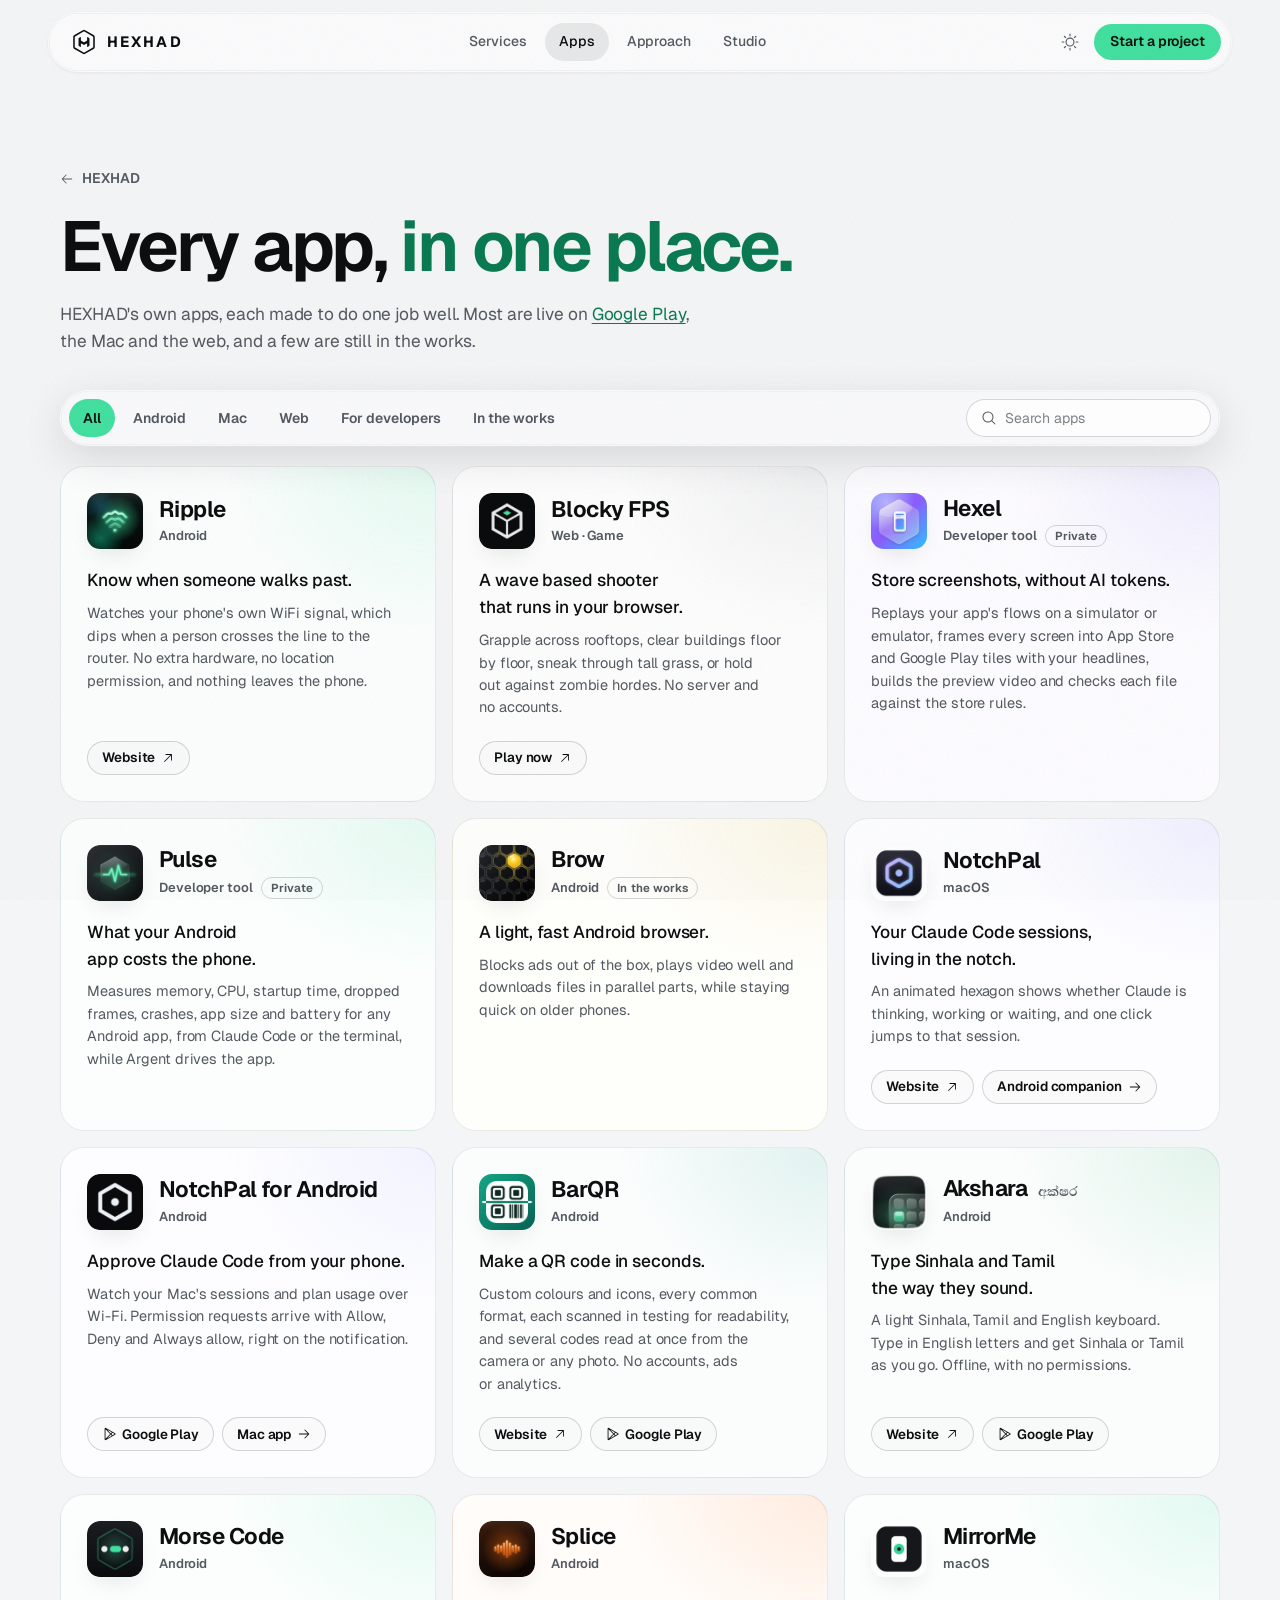
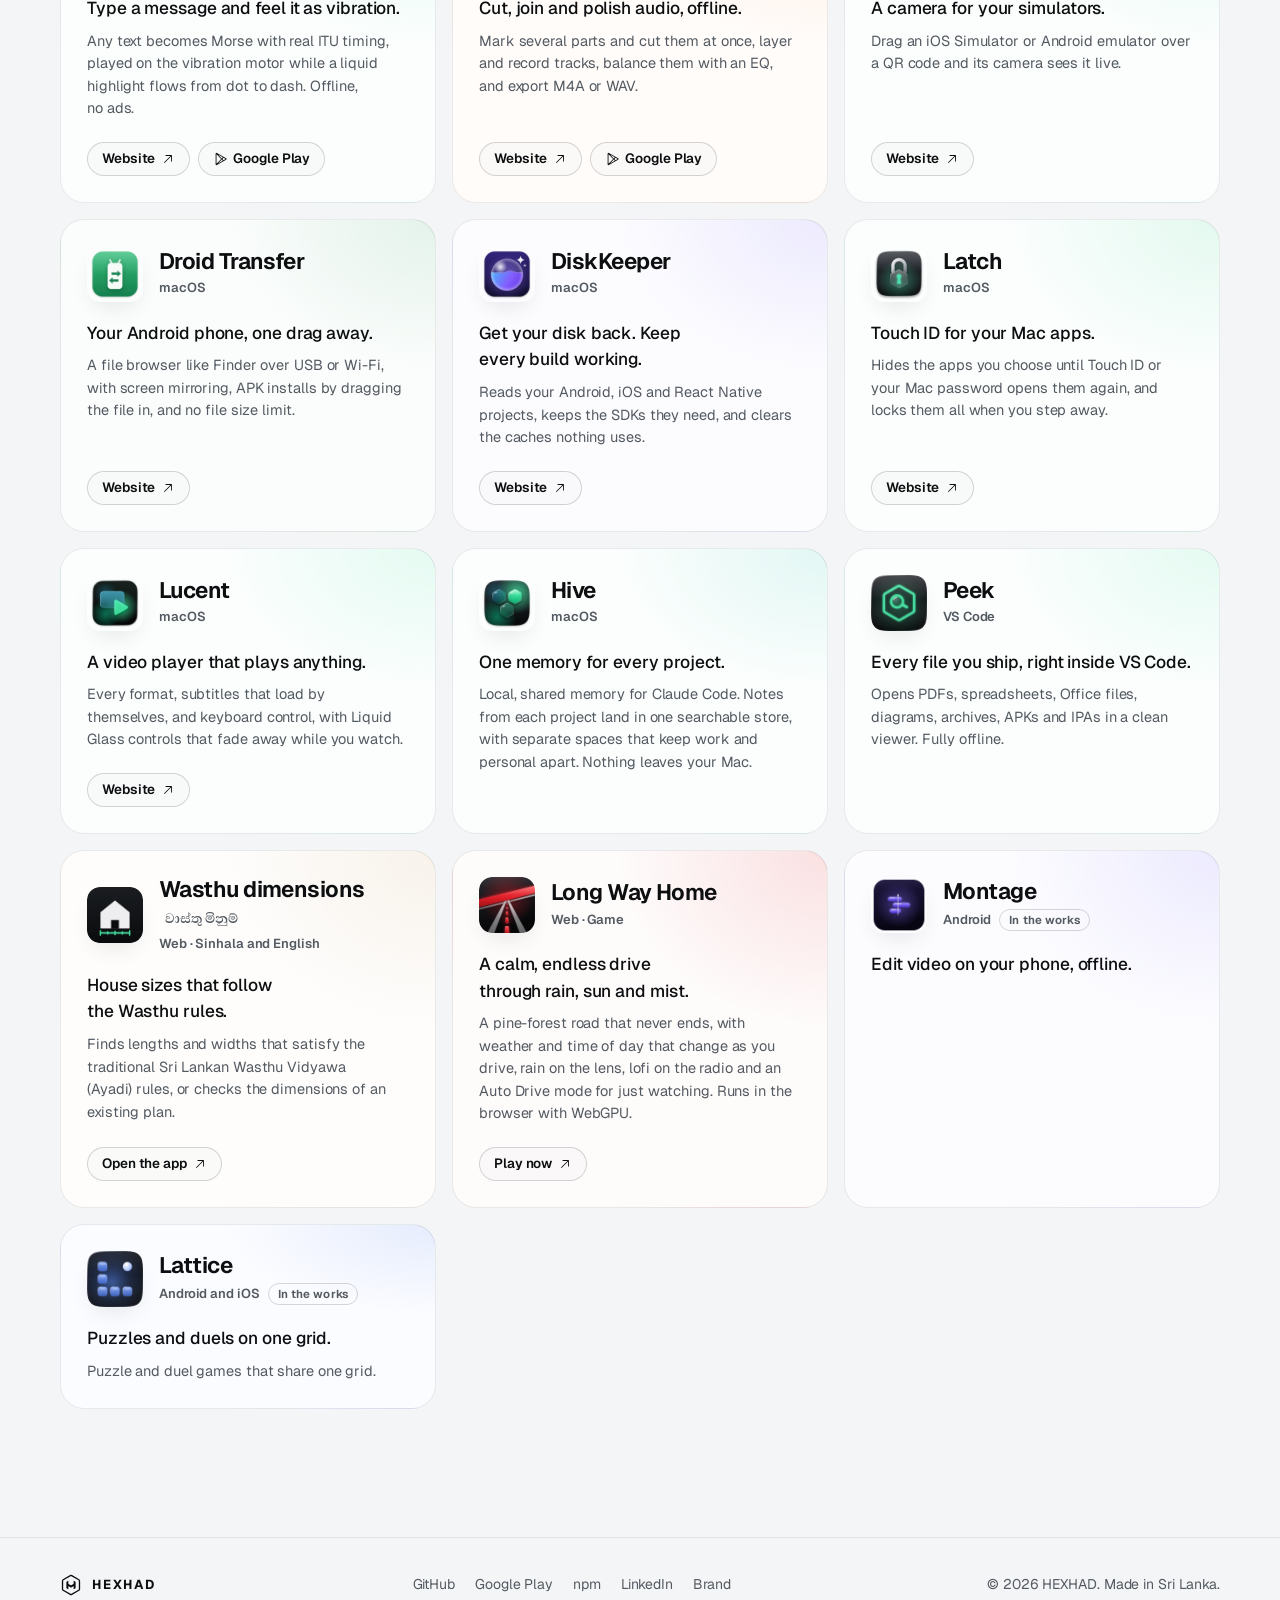
==== apps/index.html @ 2de0eadd "feat(apps): Long Way Home is live, add the Play now link Card drops the In the works badge and links" ====
<!DOCTYPE html>
<html lang="en">
<head>
<meta charset="UTF-8">
<meta name="viewport" content="width=device-width, initial-scale=1.0, viewport-fit=cover">
<title>Apps | HEXHAD</title>
<meta name="description" content="Every app HEXHAD has made: Android apps on Google Play, Mac utilities, web apps and developer tools, plus the ones still in the works.">
<meta name="author" content="Hashan Dharmapriya">
<meta name="robots" content="index, follow, max-image-preview:large">
<link rel="canonical" href="https://hexhad.github.io/apps/">
<meta name="theme-color" content="#0a0b0d">
<meta name="color-scheme" content="dark light">
<link rel="manifest" href="../site.webmanifest">
<meta property="og:type" content="website">
<meta property="og:site_name" content="HEXHAD">
<meta property="og:url" content="https://hexhad.github.io/apps/">
<meta property="og:title" content="Apps | HEXHAD">
<meta property="og:description" content="Android, Mac, web and developer apps from HEXHAD, an independent studio that puts mobile first.">
<meta property="og:image" content="https://hexhad.github.io/docs/img/og.png">
<meta name="twitter:card" content="summary_large_image">
<meta name="twitter:image" content="https://hexhad.github.io/docs/img/og.png">
<script type="application/ld+json">
{
  "@context": "https://schema.org",
  "@type": "CollectionPage",
  "name": "HEXHAD apps",
  "url": "https://hexhad.github.io/apps/",
  "isPartOf": { "@id": "https://hexhad.github.io/#website" },
  "publisher": { "@id": "https://hexhad.github.io/#org" }
}
</script>
<link rel="icon" type="image/svg+xml" href="../src/brand/favicon.svg">
<link rel="icon" type="image/png" href="../src/favicon.png">
<link rel="apple-touch-icon" href="../src/apple-touch-icon.png">
<link rel="preconnect" href="https://fonts.googleapis.com">
<link rel="preconnect" href="https://fonts.gstatic.com" crossorigin>
<link rel="stylesheet" href="https://fonts.googleapis.com/css2?family=Geist:wght@400..700&family=Abhaya+Libre:wght@500;600&display=swap">
<link rel="stylesheet" href="../css/hexhad.css?v=50">
<script>
// Theme before first paint: saved choice, else the system appearance, else dark.
(function () {
  var d = document.documentElement, t = null;
  d.classList.add('js');
  try { t = localStorage.getItem('theme'); } catch (e) {}
  if (t !== 'light' && t !== 'dark') t = matchMedia('(prefers-color-scheme: light)').matches ? 'light' : 'dark';
  d.dataset.theme = t;
  document.querySelector('meta[name="theme-color"]').content = t === 'light' ? '#f4f5f6' : '#0a0b0d';
})();
</script>
</head>
<body class="page-apps">
<svg width="0" height="0" style="position:absolute" aria-hidden="true" focusable="false">
  <symbol id="hexhad-mark" viewBox="0 0 100 100"><path fill="none" stroke="currentColor" stroke-width="6" d="M53.03 7.25L85.51 26.00Q88.54 27.75 88.54 31.25L88.54 68.75Q88.54 72.25 85.51 74.00L53.03 92.75Q50.00 94.50 46.97 92.75L14.49 74.00Q11.46 72.25 11.46 68.75L11.46 31.25Q11.46 27.75 14.49 26.00L46.97 7.25Q50.00 5.50 53.03 7.25Z"/><path fill="currentColor" d="M30.04 35.00L36.96 31.00Q38.00 30.40 38.00 31.60L38.00 43.30Q38.00 44.50 39.04 45.10L48.96 50.83Q50.00 51.43 51.04 50.83L60.96 45.10Q62.00 44.50 62.00 43.30L62.00 31.60Q62.00 30.40 63.04 31.00L69.96 35.00Q71.00 35.60 71.00 36.80L71.00 63.20Q71.00 64.40 69.96 65.00L63.04 69.00Q62.00 69.60 62.00 68.40L62.00 55.90Q62.00 54.70 60.96 55.30L51.04 61.03Q50.00 61.63 48.96 61.03L39.04 55.30Q38.00 54.70 38.00 55.90L38.00 68.40Q38.00 69.60 36.96 69.00L30.04 65.00Q29.00 64.40 29.00 63.20L29.00 36.80Q29.00 35.60 30.04 35.00Z"/></symbol>
  <symbol id="i-arrow-right" viewBox="0 0 256 256"><path d="M221.66,133.66l-72,72a8,8,0,0,1-11.32-11.32L196.69,136H40a8,8,0,0,1,0-16H196.69L138.34,61.66a8,8,0,0,1,11.32-11.32l72,72A8,8,0,0,1,221.66,133.66Z"/></symbol>
  <symbol id="i-arrow-up-right" viewBox="0 0 256 256"><path d="M200,64V168a8,8,0,0,1-16,0V83.31L69.66,197.66a8,8,0,0,1-11.32-11.32L172.69,72H88a8,8,0,0,1,0-16H192A8,8,0,0,1,200,64Z"/></symbol>
  <symbol id="i-sun" viewBox="0 0 256 256"><path d="M120,40V16a8,8,0,0,1,16,0V40a8,8,0,0,1-16,0Zm72,88a64,64,0,1,1-64-64A64.07,64.07,0,0,1,192,128Zm-16,0a48,48,0,1,0-48,48A48.05,48.05,0,0,0,176,128ZM58.34,69.66A8,8,0,0,0,69.66,58.34l-16-16A8,8,0,0,0,42.34,53.66Zm0,116.68-16,16a8,8,0,0,0,11.32,11.32l16-16a8,8,0,0,0-11.32-11.32ZM192,72a8,8,0,0,0,5.66-2.34l16-16a8,8,0,0,0-11.32-11.32l-16,16A8,8,0,0,0,192,72Zm5.66,114.34a8,8,0,0,0-11.32,11.32l16,16a8,8,0,0,0,11.32-11.32ZM48,128a8,8,0,0,0-8-8H16a8,8,0,0,0,0,16H40A8,8,0,0,0,48,128Zm80,80a8,8,0,0,0-8,8v24a8,8,0,0,0,16,0V216A8,8,0,0,0,128,208Zm112-88H216a8,8,0,0,0,0,16h24a8,8,0,0,0,0-16Z"/></symbol>
  <symbol id="i-moon" viewBox="0 0 256 256"><path d="M233.54,142.23a8,8,0,0,0-8-2,88.08,88.08,0,0,1-109.8-109.8,8,8,0,0,0-10-10,104.84,104.84,0,0,0-52.91,37A104,104,0,0,0,136,224a103.09,103.09,0,0,0,62.52-20.88,104.84,104.84,0,0,0,37-52.91A8,8,0,0,0,233.54,142.23ZM188.9,190.34A88,88,0,0,1,65.66,67.11a89,89,0,0,1,31.4-26A106,106,0,0,0,96,56,104.11,104.11,0,0,0,200,160a106,106,0,0,0,14.92-1.06A89,89,0,0,1,188.9,190.34Z"/></symbol>
  <symbol id="i-google-play-logo" viewBox="0 0 256 256"><path d="M239.82,114.19,72,18.16a16,16,0,0,0-16.12,0A15.68,15.68,0,0,0,48,31.87V224.13a15.68,15.68,0,0,0,7.92,13.67,16,16,0,0,0,16.12,0l167.78-96a15.75,15.75,0,0,0,0-27.62ZM64,212.67V43.33L148.69,128Zm96-73.36,18.92,18.92-88.5,50.66ZM90.4,47.1l88.53,50.67L160,116.69ZM193.31,150l-22-22,22-22,38.43,22Z"/></symbol>
  <symbol id="i-magnifying-glass" viewBox="0 0 256 256"><path d="M229.66,218.34l-50.07-50.06a88.11,88.11,0,1,0-11.31,11.31l50.06,50.07a8,8,0,0,0,11.32-11.32ZM40,112a72,72,0,1,1,72,72A72.08,72.08,0,0,1,40,112Z"/></symbol>
</svg>

<a class="skip-link" href="#main">Skip to content</a>

<header class="nav glass">
  <a class="brand" href="../" aria-label="HEXHAD home"><svg class="brand-mark" aria-hidden="true"><use href="#hexhad-mark"/></svg>HEXHAD</a>
  <nav class="nav-links" aria-label="Sections">
    <a href="../#services">Services</a>
    <a href="./" aria-current="true">Apps</a>
    <a href="../#principles">Approach</a>
    <a href="../#studio">Studio</a>
  </nav>
  <div class="nav-actions">
    <button class="icon-btn" type="button" data-theme-toggle aria-label="Switch to light appearance"><span class="ic ic-swap" aria-hidden="true"><svg class="ic-off"><use href="#i-moon"/></svg><svg class="ic-on"><use href="#i-sun"/></svg></span></button>
    <a class="btn btn-primary btn-sm" href="../#contact">Start a project</a>
  </div>
</header>

<nav class="tabbar glass" aria-label="Sections">
  <span class="tab-pill" aria-hidden="true"></span>
  <a href="../">Home</a>
  <a href="./" aria-current="true">Apps</a>
  <a href="../#studio">Studio</a>
  <a href="../#contact">Contact</a>
</nav>

<main id="main">
  <section class="section catalog" aria-labelledby="apps-title">
    <div class="wrap">
      <div class="section-head">
        <a class="back-link" href="../#products"><span class="ic" aria-hidden="true"><svg style="transform:scaleX(-1)"><use href="#i-arrow-right"/></svg></span>HEXHAD</a>
        <h1 class="h2" id="apps-title">Every app, <em>in one place.</em></h1>
        <p class="lede">HEXHAD&apos;s own apps, each made to do one job well. Most are live on <a class="inline-link" href="https://play.google.com/store/apps/dev?id=8754092113554492303" target="_blank" rel="noopener">Google Play</a>, the Mac and the web, and a few are still in the works.</p>
      </div>

      <div class="catalog-bar glass" role="search">
        <div class="filters" role="group" aria-label="Filter apps">
          <button type="button" class="filter" data-filter="all" aria-pressed="true">All</button>
          <button type="button" class="filter" data-filter="android" aria-pressed="false">Android</button>
          <button type="button" class="filter" data-filter="mac" aria-pressed="false">Mac</button>
          <button type="button" class="filter" data-filter="web" aria-pressed="false">Web</button>
          <button type="button" class="filter" data-filter="dev" aria-pressed="false">For developers</button>
          <button type="button" class="filter" data-filter="soon" aria-pressed="false">In the works</button>
        </div>
        <label class="search">
          <span class="ic" aria-hidden="true"><svg><use href="#i-magnifying-glass"/></svg></span>
          <span class="sr-only">Search apps</span>
          <input type="search" placeholder="Search apps" autocomplete="off" spellcheck="false" data-search-input>
        </label>
      </div>

      <div class="apps-grid">
        <article class="app spot" id="p-ripple" data-tags="android" data-search="ripple  android know when someone walks past. watches your phone&#x27;s own wifi signal, which dips when a person crosses the line to the router. no extra hardware, no location permission, and nothing leaves the phone." style="--tint:#43e0a0">
          <div class="app-head">
            <img class="app-icon" src="../src/products/ripple-icon.webp" alt="" width="56" height="56" loading="lazy">
            <div>
              <h2 class="app-name">Ripple</h2>
              <div class="app-meta">Android</div>
            </div>
          </div>
          <p class="prod-tag">Know when someone walks past.</p>
          <p class="prod-desc">Watches your phone&apos;s own WiFi signal, which dips when a person crosses the line to the router. No extra hardware, no location permission, and nothing leaves the phone.</p>
          <div class="prod-links">
            <a class="chip-link" href="https://ripple-web-eight.vercel.app/" target="_blank" rel="noopener">Website <span class="ic" aria-hidden="true"><svg><use href="#i-arrow-up-right"/></svg></span></a>
          </div>
        </article>

        <article class="app spot" id="p-blocky-fps" data-tags="web" data-search="blocky fps  web · game a wave based shooter that runs in your browser. grapple across rooftops, clear buildings floor by floor, sneak through tall grass, or hold out against zombie hordes. no server and no accounts." style="--tint:#8a9099">
          <div class="app-head">
            <img class="app-icon" src="../src/products/blockyfps-icon.webp" alt="" width="56" height="56" loading="lazy">
            <div>
              <h2 class="app-name">Blocky FPS</h2>
              <div class="app-meta">Web &middot; Game</div>
            </div>
          </div>
          <p class="prod-tag">A wave based shooter that runs in your browser.</p>
          <p class="prod-desc">Grapple across rooftops, clear buildings floor by floor, sneak through tall grass, or hold out against zombie hordes. No server and no accounts.</p>
          <div class="prod-links">
            <a class="chip-link" href="https://blocky-fps.vercel.app/" target="_blank" rel="noopener">Play now <span class="ic" aria-hidden="true"><svg><use href="#i-arrow-up-right"/></svg></span></a>
          </div>
        </article>

        <article class="app spot" id="p-hexel" data-tags="dev" data-search="hexel  developer tool store screenshots, without ai tokens. replays your app&#x27;s flows on a simulator or emulator, frames every screen into app store and google play tiles with your headlines, builds the preview video and checks each file against the store rules." style="--tint:#8b7cf6">
          <div class="app-head">
            <img class="app-icon" src="../src/products/hexel-icon.webp" alt="" width="56" height="56" loading="lazy">
            <div>
              <h2 class="app-name">Hexel</h2>
              <div class="app-meta">Developer tool<span class="app-badge" data-kind="private">Private</span></div>
            </div>
          </div>
          <p class="prod-tag">Store screenshots, without AI tokens.</p>
          <p class="prod-desc">Replays your app&apos;s flows on a simulator or emulator, frames every screen into App Store and Google Play tiles with your headlines, builds the preview video and checks each file against the store rules.</p>
        </article>

        <article class="app spot" id="p-pulse" data-tags="dev android" data-search="pulse  developer tool what your android app costs the phone. measures memory, cpu, startup time, dropped frames, crashes, app size and battery for any android app, from claude code or the terminal, while argent drives the app." style="--tint:#43e0a0">
          <div class="app-head">
            <img class="app-icon" src="../src/products/pulse-icon.webp" alt="" width="56" height="56" loading="lazy">
            <div>
              <h2 class="app-name">Pulse</h2>
              <div class="app-meta">Developer tool<span class="app-badge" data-kind="private">Private</span></div>
            </div>
          </div>
          <p class="prod-tag">What your Android app costs the phone.</p>
          <p class="prod-desc">Measures memory, CPU, startup time, dropped frames, crashes, app size and battery for any Android app, from Claude Code or the terminal, while Argent drives the app.</p>
        </article>

        <article class="app spot" id="p-brow" data-tags="android soon" data-search="brow  android a light, fast android browser. blocks ads out of the box, plays video well and downloads files in parallel parts, while staying quick on older phones." style="--tint:#e0b43c">
          <div class="app-head">
            <img class="app-icon" src="../src/products/brow-icon.webp" alt="" width="56" height="56" loading="lazy">
            <div>
              <h2 class="app-name">Brow</h2>
              <div class="app-meta">Android<span class="app-badge" data-kind="in">In the works</span></div>
            </div>
          </div>
          <p class="prod-tag">A light, fast Android browser.</p>
          <p class="prod-desc">Blocks ads out of the box, plays video well and downloads files in parallel parts, while staying quick on older phones.</p>
        </article>

        <article class="app spot" id="p-notchpal" data-tags="mac dev" data-search="notchpal  macos your claude code sessions, living in the notch. an animated hexagon shows whether claude is thinking, working or waiting, and one click jumps to that session." style="--tint:#8f8cff">
          <div class="app-head">
            <img class="app-icon" src="../src/products/notchpal-icon.webp" alt="" width="56" height="56" loading="lazy">
            <div>
              <h2 class="app-name">NotchPal</h2>
              <div class="app-meta">macOS</div>
            </div>
          </div>
          <p class="prod-tag">Your Claude Code sessions, living in the notch.</p>
          <p class="prod-desc">An animated hexagon shows whether Claude is thinking, working or waiting, and one click jumps to that session.</p>
          <div class="prod-links">
            <a class="chip-link" href="https://notch-pal-nine.vercel.app/" target="_blank" rel="noopener">Website <span class="ic" aria-hidden="true"><svg><use href="#i-arrow-up-right"/></svg></span></a>
            <a class="chip-link" href="#p-notchpal-android">Android companion <span class="ic" aria-hidden="true"><svg><use href="#i-arrow-right"/></svg></span></a>
          </div>
        </article>

        <article class="app spot" id="p-notchpal-android" data-tags="android dev" data-search="notchpal for android  android approve claude code from your phone. watch your mac&#x27;s sessions and plan usage over wi-fi. permission requests arrive with allow, deny and always allow, right on the notification." style="--tint:#9aa7ff">
          <div class="app-head">
            <img class="app-icon" src="../src/products/notchpal-android-icon.webp" alt="" width="56" height="56" loading="lazy">
            <div>
              <h2 class="app-name">NotchPal for Android</h2>
              <div class="app-meta">Android</div>
            </div>
          </div>
          <p class="prod-tag">Approve Claude Code from your phone.</p>
          <p class="prod-desc">Watch your Mac&apos;s sessions and plan usage over Wi-Fi. Permission requests arrive with Allow, Deny and Always allow, right on the notification.</p>
          <div class="prod-links">
            <a class="chip-link" href="https://play.google.com/store/apps/details?id=com.hexhad.notchpal" target="_blank" rel="noopener"><span class="ic" aria-hidden="true"><svg><use href="#i-google-play-logo"/></svg></span>Google Play</a>
            <a class="chip-link" href="#p-notchpal">Mac app <span class="ic" aria-hidden="true"><svg><use href="#i-arrow-right"/></svg></span></a>
          </div>
        </article>

        <article class="app spot" id="p-barqr" data-tags="android" data-search="barqr  android make a qr code in seconds. custom colours and icons, every common format, each scanned in testing for readability, and several codes read at once from the camera or any photo. no accounts, ads or analytics." style="--tint:#1fa58a">
          <div class="app-head">
            <img class="app-icon" src="../src/products/barqr-icon.webp" alt="" width="56" height="56" loading="lazy">
            <div>
              <h2 class="app-name">BarQR</h2>
              <div class="app-meta">Android</div>
            </div>
          </div>
          <p class="prod-tag">Make a QR code in seconds.</p>
          <p class="prod-desc">Custom colours and icons, every common format, each scanned in testing for readability, and several codes read at once from the camera or any photo. No accounts, ads or analytics.</p>
          <div class="prod-links">
            <a class="chip-link" href="https://barqr-site.vercel.app/" target="_blank" rel="noopener">Website <span class="ic" aria-hidden="true"><svg><use href="#i-arrow-up-right"/></svg></span></a>
            <a class="chip-link" href="https://play.google.com/store/apps/details?id=com.hexhad.barqr" target="_blank" rel="noopener"><span class="ic" aria-hidden="true"><svg><use href="#i-google-play-logo"/></svg></span>Google Play</a>
          </div>
        </article>

        <article class="app spot" id="p-akshara" data-tags="android" data-search="akshara අක්ෂර android type sinhala and tamil the way they sound. a light sinhala, tamil and english keyboard. type in english letters and get sinhala or tamil as you go. offline, with no permissions." style="--tint:#2fae7a">
          <div class="app-head">
            <img class="app-icon" src="../src/products/akshara-icon.webp" alt="" width="56" height="56" loading="lazy">
            <div>
              <h2 class="app-name">Akshara <span lang="si" class="prod-alt">අක්ෂර</span></h2>
              <div class="app-meta">Android</div>
            </div>
          </div>
          <p class="prod-tag">Type Sinhala and Tamil the way they sound.</p>
          <p class="prod-desc">A light Sinhala, Tamil and English keyboard. Type in English letters and get Sinhala or Tamil as you go. Offline, with no permissions.</p>
          <div class="prod-links">
            <a class="chip-link" href="https://akshara-keyboard.vercel.app/" target="_blank" rel="noopener">Website <span class="ic" aria-hidden="true"><svg><use href="#i-arrow-up-right"/></svg></span></a>
            <a class="chip-link" href="https://play.google.com/store/apps/details?id=com.hexhad.akshara" target="_blank" rel="noopener"><span class="ic" aria-hidden="true"><svg><use href="#i-google-play-logo"/></svg></span>Google Play</a>
          </div>
        </article>

        <article class="app spot" id="p-morse" data-tags="android" data-search="morse code  android type a message and feel it as vibration. any text becomes morse with real itu timing, played on the vibration motor while a liquid highlight flows from dot to dash. offline, no ads." style="--tint:#43e0a0">
          <div class="app-head">
            <img class="app-icon" src="../src/products/morse-icon.webp" alt="" width="56" height="56" loading="lazy">
            <div>
              <h2 class="app-name">Morse Code</h2>
              <div class="app-meta">Android</div>
            </div>
          </div>
          <p class="prod-tag">Type a message and feel it as vibration.</p>
          <p class="prod-desc">Any text becomes Morse with real ITU timing, played on the vibration motor while a liquid highlight flows from dot to dash. Offline, no ads.</p>
          <div class="prod-links">
            <a class="chip-link" href="https://hexhad.github.io/morsecode-web/" target="_blank" rel="noopener">Website <span class="ic" aria-hidden="true"><svg><use href="#i-arrow-up-right"/></svg></span></a>
            <a class="chip-link" href="https://play.google.com/store/apps/details?id=com.hexhad.morsecode" target="_blank" rel="noopener"><span class="ic" aria-hidden="true"><svg><use href="#i-google-play-logo"/></svg></span>Google Play</a>
          </div>
        </article>

        <article class="app spot" id="p-splice" data-tags="android" data-search="splice  android cut, join and polish audio, offline. mark several parts and cut them at once, layer and record tracks, balance them with an eq, and export m4a or wav." style="--tint:#ff7716">
          <div class="app-head">
            <img class="app-icon" src="../src/products/splice-icon.webp" alt="" width="56" height="56" loading="lazy">
            <div>
              <h2 class="app-name">Splice</h2>
              <div class="app-meta">Android</div>
            </div>
          </div>
          <p class="prod-tag">Cut, join and polish audio, offline.</p>
          <p class="prod-desc">Mark several parts and cut them at once, layer and record tracks, balance them with an EQ, and export M4A or WAV.</p>
          <div class="prod-links">
            <a class="chip-link" href="https://splice-web-one.vercel.app/" target="_blank" rel="noopener">Website <span class="ic" aria-hidden="true"><svg><use href="#i-arrow-up-right"/></svg></span></a>
            <a class="chip-link" href="https://play.google.com/store/apps/details?id=com.hexhad.splice" target="_blank" rel="noopener"><span class="ic" aria-hidden="true"><svg><use href="#i-google-play-logo"/></svg></span>Google Play</a>
          </div>
        </article>

        <article class="app spot" id="p-mirror" data-tags="mac dev" data-search="mirrorme  macos a camera for your simulators. drag an ios simulator or android emulator over a qr code and its camera sees it live." style="--tint:#33d69f">
          <div class="app-head">
            <img class="app-icon" src="../src/products/mirrorme-icon.webp" alt="" width="56" height="56" loading="lazy">
            <div>
              <h2 class="app-name">MirrorMe</h2>
              <div class="app-meta">macOS</div>
            </div>
          </div>
          <p class="prod-tag">A camera for your simulators.</p>
          <p class="prod-desc">Drag an iOS Simulator or Android emulator over a QR code and its camera sees it live.</p>
          <div class="prod-links">
            <a class="chip-link" href="https://mirror-me-web.vercel.app/" target="_blank" rel="noopener">Website <span class="ic" aria-hidden="true"><svg><use href="#i-arrow-up-right"/></svg></span></a>
          </div>
        </article>

        <article class="app spot" id="p-droid" data-tags="mac" data-search="droid transfer  macos your android phone, one drag away. a file browser like finder over usb or wi-fi, with screen mirroring, apk installs by dragging the file in, and no file size limit." style="--tint:#3fa66f">
          <div class="app-head">
            <img class="app-icon" src="../src/products/droidtransfer-icon.webp" alt="" width="56" height="56" loading="lazy">
            <div>
              <h2 class="app-name">Droid Transfer</h2>
              <div class="app-meta">macOS</div>
            </div>
          </div>
          <p class="prod-tag">Your Android phone, one drag away.</p>
          <p class="prod-desc">A file browser like Finder over USB or Wi-Fi, with screen mirroring, APK installs by dragging the file in, and no file size limit.</p>
          <div class="prod-links">
            <a class="chip-link" href="https://droid-transfer-web.vercel.app/" target="_blank" rel="noopener">Website <span class="ic" aria-hidden="true"><svg><use href="#i-arrow-up-right"/></svg></span></a>
          </div>
        </article>

        <article class="app spot" id="p-diskkeeper" data-tags="mac dev" data-search="diskkeeper  macos get your disk back. keep every build working. reads your android, ios and react native projects, keeps the sdks they need, and clears the caches nothing uses." style="--tint:#7c6cf2">
          <div class="app-head">
            <img class="app-icon" src="../src/products/diskkeeper-icon.webp" alt="" width="56" height="56" loading="lazy">
            <div>
              <h2 class="app-name">DiskKeeper</h2>
              <div class="app-meta">macOS</div>
            </div>
          </div>
          <p class="prod-tag">Get your disk back. Keep every build working.</p>
          <p class="prod-desc">Reads your Android, iOS and React Native projects, keeps the SDKs they need, and clears the caches nothing uses.</p>
          <div class="prod-links">
            <a class="chip-link" href="https://disk-keeper-web.vercel.app/" target="_blank" rel="noopener">Website <span class="ic" aria-hidden="true"><svg><use href="#i-arrow-up-right"/></svg></span></a>
          </div>
        </article>

        <article class="app spot" id="p-latch" data-tags="mac" data-search="latch  macos touch id for your mac apps. hides the apps you choose until touch id or your mac password opens them again, and locks them all when you step away." style="--tint:#3fd492">
          <div class="app-head">
            <img class="app-icon" src="../src/products/latch-icon.webp" alt="" width="56" height="56" loading="lazy">
            <div>
              <h2 class="app-name">Latch</h2>
              <div class="app-meta">macOS</div>
            </div>
          </div>
          <p class="prod-tag">Touch ID for your Mac apps.</p>
          <p class="prod-desc">Hides the apps you choose until Touch ID or your Mac password opens them again, and locks them all when you step away.</p>
          <div class="prod-links">
            <a class="chip-link" href="https://latch-web-weld.vercel.app/" target="_blank" rel="noopener">Website <span class="ic" aria-hidden="true"><svg><use href="#i-arrow-up-right"/></svg></span></a>
          </div>
        </article>

        <article class="app spot" id="p-lucent" data-tags="mac" data-search="lucent  macos a video player that plays anything. every format, subtitles that load by themselves, keyboard control and liquid glass controls that fade away while you watch. mkv mp4 avi subtitles srt ass." style="--tint:#43e0a0">
          <div class="app-head">
            <img class="app-icon" src="../src/products/lucent-icon.webp" alt="" width="56" height="56" loading="lazy">
            <div>
              <h2 class="app-name">Lucent</h2>
              <div class="app-meta">macOS</div>
            </div>
          </div>
          <p class="prod-tag">A video player that plays anything.</p>
          <p class="prod-desc">Every format, subtitles that load by themselves, and keyboard control, with Liquid Glass controls that fade away while you watch.</p>
          <div class="prod-links">
            <a class="chip-link" href="https://lucent-web-gules.vercel.app/" target="_blank" rel="noopener">Website <span class="ic" aria-hidden="true"><svg><use href="#i-arrow-up-right"/></svg></span></a>
          </div>
        </article>

        <article class="app spot" id="p-hive" data-tags="mac dev" data-search="hive  macos one memory for every project. local, shared memory for claude code. notes from each project land in one searchable store, with separate spaces that keep work and personal apart. nothing leaves your mac." style="--tint:#2fc4b2">
          <div class="app-head">
            <img class="app-icon" src="../src/products/hive-icon.webp" alt="" width="56" height="56" loading="lazy">
            <div>
              <h2 class="app-name">Hive</h2>
              <div class="app-meta">macOS</div>
            </div>
          </div>
          <p class="prod-tag">One memory for every project.</p>
          <p class="prod-desc">Local, shared memory for Claude Code. Notes from each project land in one searchable store, with separate spaces that keep work and personal apart. Nothing leaves your Mac.</p>
        </article>

        <article class="app spot" id="p-peek" data-tags="dev" data-search="peek  vs code every file you ship, right inside vs code. opens pdfs, spreadsheets, office files, diagrams, archives, apks and ipas in a clean viewer. fully offline." style="--tint:#43e0a0">
          <div class="app-head">
            <img class="app-icon" src="../src/products/peek-icon.webp" alt="" width="56" height="56" loading="lazy">
            <div>
              <h2 class="app-name">Peek</h2>
              <div class="app-meta">VS Code</div>
            </div>
          </div>
          <p class="prod-tag">Every file you ship, right inside VS Code.</p>
          <p class="prod-desc">Opens PDFs, spreadsheets, Office files, diagrams, archives, APKs and IPAs in a clean viewer. Fully offline.</p>
        </article>

        <article class="app spot" id="p-wasthu" data-tags="web" data-search="wasthu dimensions වාස්තු මිනුම් web · sinhala and english house sizes that follow the wasthu rules. finds lengths and widths that satisfy the traditional sri lankan wasthu vidyawa (ayadi) rules, or checks the dimensions of an existing plan." style="--tint:#c9a46a">
          <div class="app-head">
            <img class="app-icon" src="../src/products/wasthu-icon.webp" alt="" width="56" height="56" loading="lazy">
            <div>
              <h2 class="app-name">Wasthu dimensions <span lang="si" class="prod-alt">වාස්තු මිනුම්</span></h2>
              <div class="app-meta">Web &middot; Sinhala and English</div>
            </div>
          </div>
          <p class="prod-tag">House sizes that follow the Wasthu rules.</p>
          <p class="prod-desc">Finds lengths and widths that satisfy the traditional Sri Lankan Wasthu Vidyawa (Ayadi) rules, or checks the dimensions of an existing plan.</p>
          <div class="prod-links">
            <a class="chip-link" href="https://best-width-and-height-for-house-plan.vercel.app/" target="_blank" rel="noopener">Open the app <span class="ic" aria-hidden="true"><svg><use href="#i-arrow-up-right"/></svg></span></a>
          </div>
        </article>

        <article class="app spot" id="p-long-way-home" data-tags="web" data-search="long way home  web · game a calm, endless drive through rain, sun and mist. a pine-forest road that never ends, with weather and time of day that change as you drive, rain on the lens, lofi on the radio and an auto drive mode for just watching. runs in the browser with webgpu." style="--tint:#e0202a">
          <div class="app-head">
            <img class="app-icon" src="../src/products/longwayhome-icon.webp" alt="" width="56" height="56" loading="lazy">
            <div>
              <h2 class="app-name">Long Way Home</h2>
              <div class="app-meta">Web &middot; Game</div>
            </div>
          </div>
          <p class="prod-tag">A calm, endless drive through rain, sun and mist.</p>
          <p class="prod-desc">A pine-forest road that never ends, with weather and time of day that change as you drive, rain on the lens, lofi on the radio and an Auto Drive mode for just watching. Runs in the browser with WebGPU.</p>
          <div class="prod-links">
            <a class="chip-link" href="https://long-way-home-tawny.vercel.app/" target="_blank" rel="noopener">Play now <span class="ic" aria-hidden="true"><svg><use href="#i-arrow-up-right"/></svg></span></a>
          </div>
        </article>

        <article class="app spot" id="p-montage" data-tags="android soon" data-search="montage  android edit video on your phone, offline. " style="--tint:#7b6cf6">
          <div class="app-head">
            <img class="app-icon" src="../src/products/montage-icon.webp" alt="" width="56" height="56" loading="lazy">
            <div>
              <h2 class="app-name">Montage</h2>
              <div class="app-meta">Android<span class="app-badge" data-kind="in">In the works</span></div>
            </div>
          </div>
          <p class="prod-tag">Edit video on your phone, offline.</p>
        </article>

        <article class="app spot" id="p-lattice" data-tags="android soon" data-search="lattice  android and ios puzzles and duels on one grid. puzzle and duel games that share one grid." style="--tint:#4f7cf0">
          <div class="app-head">
            <img class="app-icon" src="../src/products/lattice-icon.webp" alt="" width="56" height="56" loading="lazy">
            <div>
              <h2 class="app-name">Lattice</h2>
              <div class="app-meta">Android and iOS<span class="app-badge" data-kind="in">In the works</span></div>
            </div>
          </div>
          <p class="prod-tag">Puzzles and duels on one grid.</p>
          <p class="prod-desc">Puzzle and duel games that share one grid.</p>
        </article>
      </div>

      <div class="catalog-empty" hidden data-empty>
        <p data-empty-text>No apps match this search.</p>
        <button type="button" class="chip-link" data-reset>Clear filters</button>
      </div>
    </div>
  </section>
</main>

<footer class="footer">
  <div class="wrap">
    <a class="brand" href="../" aria-label="HEXHAD home"><svg class="brand-mark" aria-hidden="true"><use href="#hexhad-mark"/></svg>HEXHAD</a>
    <nav aria-label="Elsewhere">
      <a href="https://github.com/hexhad" target="_blank" rel="noopener">GitHub</a>
      <a href="https://play.google.com/store/apps/dev?id=8754092113554492303" target="_blank" rel="noopener">Google Play</a>
      <a href="https://www.npmjs.com/~hexhad" target="_blank" rel="noopener">npm</a>
      <a href="https://linkedin.com/in/hashandharmapriya" target="_blank" rel="noopener">LinkedIn</a>
      <a href="../docs/brand.html">Brand</a>
    </nav>
    <p>&copy; <span data-year>2026</span> HEXHAD. Made in Sri Lanka.</p>
  </div>
</footer>

<script type="module" src="../js/apps.js?v=4"></script>
</body>
</html>
---- css/hexhad.css ----
/* HEXHAD studio site. Tokens follow docs/brand.html (Graphite base, Cell Mint accent, Geist). Colour balance 60/30/10: Graphite 950 ground, Graphite 900/800 surfaces and type, Mint only for actions, active states and one highlight per section. Geist only: no monospace on the client-facing page. */
*, *::before, *::after { box-sizing: border-box; margin: 0; padding: 0; }

:root {
  /* dark appearance (default) */
  --bg: #0a0b0d;               /* Graphite 950 */
  --bg-elev: #121417;          /* Graphite 900 */
  --bg-elev2: #1a1d21;         /* Graphite 800 */
  --line: rgba(255, 255, 255, 0.08);
  --line-strong: rgba(255, 255, 255, 0.16);
  --label: #ededef;
  --label2: #9ba1a8;           /* 7.3:1 on Graphite 950 */
  --label3: #6b7178;
  --mint: #43e0a0;             /* Cell Mint: fills, marks, large text */
  --mint-text: #43e0a0;        /* small text on the page background */
  --on-mint: #04130c;
  /* Liquid Glass (pure CSS, values measured from iOS 26.1 by glisse) */
  --glass: rgb(40 40 40 / 0.62);
  --glass-active: rgb(70 70 70 / 0.62);
  --glass-edge: rgb(255 255 255 / 0.08);
  --glass-drop: transparent;
  --rim-shine: 0.13;
  --ease-slide: cubic-bezier(0.3, 1.2, 0.5, 1);
  --ease-press: cubic-bezier(0.2, 0.8, 0.2, 1);
  --shadow: rgba(0, 0, 0, 0.5);
  --hero-wash: radial-gradient(60% 70% at 78% 40%, rgba(67, 224, 160, 0.22), transparent 70%),
               radial-gradient(50% 60% at 10% 90%, rgba(12, 42, 32, 0.9), transparent 70%);

  --sans: "Geist", ui-sans-serif, system-ui, -apple-system, "Segoe UI", Roboto, sans-serif;

  /* one radius scale: pills for controls, 24/16/10 for surfaces */
  --r-card: 24px;
  --r-inner: 16px;
  --r-chip: 10px;

  --ease-out: cubic-bezier(0.16, 1, 0.3, 1);
  --ease-in-out: cubic-bezier(0.77, 0, 0.175, 1);
  --spring: cubic-bezier(0.34, 1.4, 0.64, 1);

  /* layer scale */
  --z-nav: 100;
  --z-tabbar: 110;
  --z-toast: 200;

  --gutter: clamp(16px, 4vw, 40px);
  --max: 1240px;
  color-scheme: dark;
}
:root[data-theme="light"] {
  --bg: #f4f5f6;               /* Graphite 50 */
  --bg-elev: #ffffff;
  --bg-elev2: #eceef0;
  --line: rgba(10, 11, 13, 0.08);
  --line-strong: rgba(10, 11, 13, 0.16);
  --label: #0c0e10;
  --label2: #545a61;           /* 6.6:1 on Graphite 50 */
  --label3: #7d838a;
  --mint: #43e0a0;
  --mint-text: #0a7a52;        /* Cell Mint 700: 5.2:1 on Graphite 50 */
  --on-mint: #04130c;
  --glass: rgb(255 255 255 / 0.6);
  --glass-active: rgb(236 236 240 / 0.85);
  --glass-edge: rgb(0 0 0 / 0.08);
  --glass-drop: rgb(0 0 0 / 0.06);
  --rim-shine: 0.3;
  --shadow: rgba(16, 24, 20, 0.14);
  --hero-wash: radial-gradient(60% 70% at 78% 40%, rgba(18, 185, 129, 0.2), transparent 70%),
               radial-gradient(50% 60% at 10% 90%, rgba(205, 238, 223, 0.9), transparent 70%);
  color-scheme: light;
}

html { scroll-behavior: smooth; scroll-padding-top: 80px; -webkit-text-size-adjust: 100%; }
@media (prefers-reduced-motion: reduce) { html { scroll-behavior: auto; } }
body {
  font-family: var(--sans); font-size: 16px; line-height: 1.55; letter-spacing: -0.006em;
  background: var(--bg); color: var(--label);
  -webkit-font-smoothing: antialiased; text-rendering: optimizeLegibility; overflow-x: hidden;
}
img, svg { display: block; max-width: 100%; }
img { height: auto; }
a { color: inherit; text-decoration: none; }
button { font: inherit; color: inherit; background: none; border: 0; cursor: pointer; }
html { scrollbar-color: var(--line-strong) var(--bg); }
::-webkit-scrollbar { width: 10px; height: 10px; }
::-webkit-scrollbar-track { background: var(--bg); }
::-webkit-scrollbar-thumb { background: var(--line-strong); border-radius: 999px; border: 3px solid var(--bg); }
::selection { background: color-mix(in srgb, var(--mint) 35%, transparent); }
:focus-visible { outline: 2px solid var(--mint); outline-offset: 3px; border-radius: 6px; }

.ic { display: inline-flex; width: 1em; height: 1em; flex: none; }
.ic svg { width: 100%; height: 100%; fill: currentColor; }
.wrap { width: 100%; max-width: var(--max); margin-inline: auto; padding-inline: var(--gutter); }
.skip-link {
  position: absolute; left: 12px; top: -48px; z-index: 999; padding: 8px 14px; border-radius: 999px;
  background: var(--mint); color: var(--on-mint); font-weight: 600; font-size: 14px; transition: top 0.2s var(--ease-out);
}
.skip-link:focus { top: 12px; }
.sr-only { position: absolute; width: 1px; height: 1px; overflow: hidden; clip: rect(0 0 0 0); white-space: nowrap; }

/* ── Glass (web approximation of a liquid-glass material, not Apple's) ── */
.glass {
  position: relative;
  background: var(--glass);
  -webkit-backdrop-filter: blur(3px) saturate(1.5);
  backdrop-filter: blur(3px) saturate(1.5);
  border: 1px solid transparent; /* forced-colors keeps an edge; the visible edge is the 0.5px inset below */
  box-shadow: inset 0 0 0 0.5px var(--glass-edge), 0 1px 3px var(--glass-drop);
}
/* rim light: a 1.25px ring, bright top-left and bottom-right, gone top-right and bottom-left */
.glass::before {
  content: ""; position: absolute; inset: -1px; z-index: 0; border-radius: inherit; padding: 1.25px; pointer-events: none;
  background: conic-gradient(from 45deg, transparent, rgb(255 255 255 / var(--rim-shine)) 90deg, transparent 180deg, rgb(255 255 255 / var(--rim-shine)) 270deg, transparent);
  -webkit-mask: linear-gradient(#000 0 0) content-box, linear-gradient(#000 0 0); -webkit-mask-composite: xor;
  mask: linear-gradient(#000 0 0) content-box exclude, linear-gradient(#000 0 0);
}
/* optional real refraction, Chromium only (js adds .lg-refract) */
.lg-refract .glass { backdrop-filter: url(#lg-refract) blur(3px) saturate(1.5); }
@media (prefers-reduced-transparency: reduce) {
  .glass, .lg-refract .glass { background: var(--bg-elev); backdrop-filter: none; -webkit-backdrop-filter: none; }
  .glass::before { display: none; }
}

/* ── Buttons ── */
.btn {
  display: inline-flex; align-items: center; gap: 8px; height: 46px; padding: 0 22px; border-radius: 999px;
  font-weight: 600; font-size: 15px; white-space: nowrap;
  transition: transform 0.18s var(--ease-out), background-color 0.2s, border-color 0.2s, color 0.2s;
}
.btn:active { transform: scale(0.97); }
.btn .ic { font-size: 18px; }
.btn-primary { background: var(--mint); color: var(--on-mint); }
.btn-primary:hover { background: color-mix(in srgb, var(--mint) 88%, #fff); }
.btn-ghost { border: 1px solid var(--line-strong); color: var(--label); }
.btn-ghost:hover { border-color: var(--label3); background: color-mix(in srgb, var(--label) 5%, transparent); }
.btn-sm { height: 36px; padding: 0 16px; font-size: 14px; }

.icon-btn {
  width: 36px; height: 36px; border-radius: 999px; display: inline-grid; place-items: center;
  color: var(--label2); transition: color 0.2s, background-color 0.2s, transform 0.18s var(--ease-out);
}
.icon-btn:hover { color: var(--label); background: color-mix(in srgb, var(--label) 7%, transparent); }
.icon-btn:active { background-color: var(--glass-active); transition-duration: 0s, 0s, 0.15s; }
@media (prefers-reduced-motion: no-preference) { .icon-btn:active { transform: scale(1.17); } } /* 36 → 42px */
.icon-btn .ic { font-size: 18px; }
/* theme icon swap */
.ic-swap { position: relative; }
.ic-swap svg { position: absolute; inset: 0; transition: opacity 0.25s, transform 0.35s var(--ease-out); }
.ic-swap .ic-on { opacity: 0; transform: rotate(-60deg) scale(0.6); }
:root[data-theme="light"] .ic-swap .ic-on { opacity: 1; transform: none; }
:root[data-theme="light"] .ic-swap .ic-off { opacity: 0; transform: rotate(60deg) scale(0.6); }

/* ── Brand lockup ── */
.brand { display: inline-flex; align-items: center; gap: 10px; font-weight: 700; letter-spacing: 0.14em; font-size: 15px; }
.brand-mark { width: 26px; height: 26px; color: var(--label); transition: transform 0.6s var(--ease-out), color 0.2s; }
.brand:hover .brand-mark { transform: rotate(60deg); color: var(--mint); }

/* ── Nav ── */
.nav {
  position: fixed; inset: 12px 12px auto; z-index: var(--z-nav);
  max-width: calc(var(--max) - 2 * var(--gutter) + 24px); margin-inline: auto;
  height: 60px; border-radius: 999px; padding: 0 10px 0 22px;
  display: flex; align-items: center; justify-content: space-between; gap: 16px;
}
.nav-links { display: flex; gap: 4px; }
.nav-links a {
  font-size: 14px; font-weight: 500; color: var(--label2); padding: 8px 14px; border-radius: 999px;
  transition: color 0.2s, background-color 0.2s;
}
.nav-links a:hover { color: var(--label); }
.nav-links a[aria-current="true"] { color: var(--label); background: color-mix(in srgb, var(--label) 8%, transparent); }
.nav-actions { display: flex; align-items: center; gap: 6px; }

/* phone: links move to a floating glass tab bar */
.tabbar { display: none; }
@media (max-width: 760px) {
  .nav { inset: 10px 10px auto; height: 54px; padding-left: 18px; }
  .nav-links { display: none; }
  .nav .btn { display: none; }
  .tabbar {
    position: fixed; z-index: var(--z-tabbar); left: 50%; bottom: max(14px, env(safe-area-inset-bottom));
    transform: translateX(-50%); display: flex; gap: 2px; padding: 5px; border-radius: 999px; width: max-content;
    max-width: calc(100vw - 24px);
  }
  .tabbar a {
    font-size: 13px; font-weight: 600; color: var(--label2); padding: 10px 14px; border-radius: 999px;
    transition: color 0.2s, background-color 0.25s var(--ease-out);
  }
  .tabbar a[aria-current="true"] { color: var(--on-mint); background: var(--mint); }
}

/* ── Hero ── */
.hero { position: relative; min-height: min(100dvh, 920px); display: flex; align-items: center; overflow: hidden; isolation: isolate; }
.scene-host { position: absolute; inset: 0; z-index: -1; background: var(--hero-wash), var(--bg); }
.scene-host::after { /* fade the scene into the page below */
  content: ""; position: absolute; inset: auto 0 0; height: 30%; background: linear-gradient(transparent, var(--bg)); pointer-events: none;
}
.scene-canvas { position: absolute; inset: 0; width: 100%; height: 100%; opacity: 0; transition: opacity 1.2s var(--ease-out); }
.scene-ready .scene-canvas { opacity: 1; }
.hero-grid {
  display: grid; grid-template-columns: minmax(0, 1.1fr) minmax(0, 0.9fr); align-items: center; gap: 40px;
  padding-top: 96px; padding-bottom: 40px;
}
.hero h1 {
  font-size: clamp(2.6rem, 6.2vw, 5.4rem); font-weight: 650; line-height: 0.98; letter-spacing: -0.045em;
  max-width: 11ch; text-wrap: balance;
}
.hero h1 em { font-style: normal; color: var(--mint-text); }
.hero-sub { margin-top: 24px; font-size: clamp(1.05rem, 1.4vw, 1.2rem); color: var(--label2); max-width: 40ch; line-height: 1.5; }
.hero-cta { margin-top: 36px; display: flex; flex-wrap: wrap; gap: 12px; }
.hero h1 { max-width: 13ch; }
/* Liquid Morse: HEXHAD spelled as dots and dashes that melt into each other (js/morse-liquid.js) */
.morse { justify-self: end; width: min(100%, 560px); display: grid; justify-items: center; gap: 22px; }
.morse-stage {
  position: relative; width: 100%; aspect-ratio: 16 / 9; border-radius: var(--r-card); isolation: isolate; cursor: pointer;
  -webkit-tap-highlight-color: transparent; transition: transform 0.5s var(--spring);
}
.morse-stage::before { /* soft pool of light the water sits in */
  content: ""; position: absolute; inset: 8% 4%; z-index: -1; border-radius: 50%;
  background: radial-gradient(closest-side, color-mix(in srgb, var(--mint) 14%, transparent), transparent);
}
.morse-stage:active { transform: scale(0.97); }
.morse-stage:focus-visible { outline-offset: 6px; border-radius: var(--r-card); }
.morse-canvas { position: absolute; inset: 0; width: 100%; height: 100%; opacity: 0; transition: opacity 0.9s var(--ease-out); }
.scene-ready .morse-canvas { opacity: 1; }
.morse-fallback { position: absolute; inset: 0; display: flex; align-items: center; justify-content: center; gap: 6%; transition: opacity 0.4s; }
.scene-ready .morse-fallback { opacity: 0; }
.morse-fallback i { width: 10%; aspect-ratio: 1; border-radius: 50%; background: color-mix(in srgb, var(--label) 12%, transparent); border: 1px solid var(--line-strong); }
@media (max-width: 860px) {
  .hero { align-items: flex-start; }
  .hero-grid { grid-template-columns: 1fr; gap: 12px; padding-top: 88px; padding-bottom: 104px; }
  /* phones: the same three rows of three, a little smaller */
  .morse { justify-self: stretch; width: 100%; margin-top: 4px; gap: 16px; }
}

/* entry motion: one staggered rise for the hero, played once */
@media (prefers-reduced-motion: no-preference) {
  .js .rise { opacity: 0; transform: translateY(18px); animation: rise 0.9s var(--ease-out) forwards; animation-delay: calc(var(--i, 0) * 90ms + 120ms); }
  @keyframes rise { to { opacity: 1; transform: none; } }
}

/* ── Sections ── */
.section { padding-block: clamp(72px, 9vw, 120px) clamp(80px, 10vw, 136px); }
.section-head { margin-bottom: clamp(40px, 5vw, 64px); max-width: 760px; }
.h2 { font-size: clamp(2rem, 4.2vw, 3.4rem); font-weight: 650; line-height: 1.04; letter-spacing: -0.035em; text-wrap: balance; }
.h2 em { font-style: normal; color: var(--mint-text); }
.inline-link { color: var(--mint-text); text-decoration: underline; text-decoration-thickness: 1px; text-underline-offset: 3px; }
.inline-link:hover { text-decoration-thickness: 2px; }
.lede { margin-top: 18px; color: var(--label2); font-size: 1.08rem; max-width: 58ch; text-wrap: pretty; }
p { text-wrap: pretty; }
.eyebrow { font-size: 14px; font-weight: 600; letter-spacing: -0.005em; color: var(--label2); margin-bottom: 18px; display: inline-flex; align-items: center; gap: 10px; }
.eyebrow svg { width: 14px; height: 14px; color: var(--mint); }

/* scroll reveal (IntersectionObserver adds .in) */
@media (prefers-reduced-motion: no-preference) {
  .js .reveal { opacity: 0; transform: translateY(26px) scale(0.985); transition: opacity 0.7s var(--ease-out), transform 0.95s var(--spring); transition-delay: calc(var(--i, 0) * 70ms); }
  .js .reveal.in { opacity: 1; transform: none; }
}

/* ── Services: 2 + 1 bento over a full-width launch band ── */
.services {
  display: grid; gap: 16px; grid-template-columns: repeat(12, minmax(0, 1fr));
  grid-template-areas:
    "proto proto proto proto proto mobile mobile mobile mobile mobile mobile mobile"
    "backend backend backend backend backend mobile mobile mobile mobile mobile mobile mobile"
    "web web web web web web web desktop desktop desktop desktop desktop"
    "modules modules modules modules modules launch launch launch launch launch launch launch";
}
.svc {
  --tint: var(--mint);
  position: relative; overflow: hidden; isolation: isolate; border-radius: var(--r-card); border: 1px solid var(--line);
  background: var(--bg-elev); padding: clamp(24px, 3vw, 36px); display: flex; flex-direction: column;
  transition: border-color 0.3s;
}
.svc::before {
  content: ""; position: absolute; inset: 0; z-index: -1; opacity: 0; transition: opacity 0.3s;
  background: radial-gradient(420px circle at var(--mx, 50%) var(--my, 50%), color-mix(in srgb, var(--mint) 9%, transparent), transparent 60%);
}
.svc:hover { border-color: color-mix(in srgb, var(--mint) 40%, var(--line)); }
.svc:hover::before { opacity: 1; }
.svc h3 { font-size: clamp(1.4rem, 2.2vw, 1.9rem); font-weight: 650; letter-spacing: -0.03em; line-height: 1.12; margin-top: 18px; }
.svc p { color: var(--label2); margin-top: 10px; font-size: 15.5px; max-width: 44ch; }
.svc-ic {
  width: 44px; height: 44px; border-radius: 12px; display: grid; place-items: center; flex: none;
  background: var(--bg-elev2); color: var(--label); border: 1px solid var(--line);
  transition: background-color 0.3s, color 0.3s;
}
.svc:hover .svc-ic { background: color-mix(in srgb, var(--mint) 14%, transparent); color: var(--mint-text); }
.svc-ic svg { width: 22px; height: 22px; fill: currentColor; }
.svc-mobile { grid-area: mobile; padding-bottom: 0; }
.svc-desktop { grid-area: desktop; }
.svc-modules { grid-area: modules; }
.svc-backend { grid-area: backend; }
.svc-proto { grid-area: proto; }
.svc-web { grid-area: web; }
.svc-shots { position: relative; flex: 1 0 330px; margin-top: 4px; overflow: hidden; -webkit-mask-image: linear-gradient(#000 70%, transparent); mask-image: linear-gradient(#000 70%, transparent); }
.svc-shots img {
  position: absolute; top: 28px; left: 50%; width: 42%; max-width: 240px; aspect-ratio: 9 / 18; object-fit: cover; object-position: top;
  border-radius: 14% / 7%; /* just past the capture's own screen corners (70px of 540 × 1080) */
  border: 1px solid var(--line); box-shadow: 0 24px 48px -16px var(--shadow); transition: transform 0.7s var(--ease-out);
}
.svc-shots img:first-child { transform: translateX(-98%) rotate(-5deg); }
.svc-shots img:last-child { transform: translate(-2%, 34px) rotate(5deg); }
.svc-mobile:hover .svc-shots img:first-child { transform: translate(-102%, -6px) rotate(-7deg); }
.svc-mobile:hover .svc-shots img:last-child { transform: translate(2%, 26px) rotate(7deg); }
.svc-icons { display: flex; margin-top: auto; padding-top: 28px; }
.svc-icons img { width: 56px; height: 56px; border-radius: 14px; box-shadow: 0 10px 24px -10px var(--shadow); border: 2px solid var(--bg-elev); }
.svc-icons img + img { margin-left: -10px; }
.svc-launch {
  grid-area: launch; flex-direction: column; align-items: flex-start; gap: 18px;
  background: linear-gradient(100deg, color-mix(in srgb, var(--mint) 16%, var(--bg-elev)), var(--bg-elev) 70%);
  border-color: color-mix(in srgb, var(--mint) 24%, var(--line));
}
.svc-launch > div { flex: 1; }
.svc-launch .btn { margin-top: auto; }
.svc-launch h3 { margin-top: 0; }
.svc-launch p { margin-top: 6px; }
@media (max-width: 960px) {
  .services { grid-template-columns: 1fr 1fr; grid-template-areas: "mobile mobile" "proto backend" "web desktop" "modules modules" "launch launch"; }
  .svc-launch { flex-direction: row; align-items: center; }
  .svc-launch .btn { margin-top: 0; }
}
@media (max-width: 640px) {
  .services { grid-template-columns: 1fr; grid-template-areas: "proto" "mobile" "backend" "web" "desktop" "modules" "launch"; }
  .svc-launch { flex-direction: column; align-items: flex-start; }
  .svc-shots { flex-basis: 310px; }
}

/* ── Products bento ── */
.bento {
  display: grid; gap: 16px;
  grid-template-columns: repeat(12, minmax(0, 1fr));
  grid-template-areas:
    "notch notch notch notch notch notch notch barqr barqr barqr barqr barqr"
    "npand npand npand npand npand npand npand barqr barqr barqr barqr barqr"
    "morse morse morse morse morse mirror mirror mirror mirror mirror mirror mirror"
    "morse morse morse morse morse splice splice splice splice splice splice splice";
}
.prod {
  --tint: #43e0a0;
  position: relative; overflow: hidden; isolation: isolate;
  border-radius: var(--r-card); border: 1px solid var(--line);
  background:
    radial-gradient(80% 70% at 100% 0%, color-mix(in srgb, var(--tint) 15%, transparent), transparent 70%),
    color-mix(in srgb, var(--tint) 3%, var(--bg-elev));
  padding: clamp(24px, 3vw, 36px);
  display: flex; flex-direction: column; min-height: 300px;
  transition: border-color 0.3s, transform 0.5s var(--ease-out);
}
.prod:hover { border-color: color-mix(in srgb, var(--mint) 40%, var(--line)); }
:root[data-theme="light"] .prod {
  background:
    radial-gradient(80% 70% at 100% 0%, color-mix(in srgb, var(--tint) 13%, transparent), transparent 70%),
    color-mix(in srgb, var(--tint) 2%, #fff);
}
/* spotlight that follows the pointer (fine pointers only) */
.prod::before {
  content: ""; position: absolute; inset: 0; z-index: -1; opacity: 0; transition: opacity 0.3s;
  background: radial-gradient(420px circle at var(--mx, 50%) var(--my, 50%), color-mix(in srgb, var(--mint) 9%, transparent), transparent 60%);
}
.prod:hover::before { opacity: 1; }
.prod-notch { grid-area: notch; --tint: #8f8cff; }
.prod-barqr { grid-area: barqr; --tint: #1fa58a; }
.prod-droid { grid-area: droid; --tint: #3fa66f; }
.prod-mirror { grid-area: mirror; --tint: #33d69f; }
.prod-npand { grid-area: npand; --tint: #9aa7ff; }
.prod-morse { grid-area: morse; --tint: #43e0a0; }
.prod-splice { grid-area: splice; --tint: #ff7716; }
.prod-disk { grid-area: disk; --tint: #7c6cf2; }
.prod-hive { grid-area: hive; --tint: #2fc4b2; }
.prod-latch { grid-area: latch; --tint: #3fd492; }
.prod-peek { grid-area: peek; --tint: #43e0a0; }
.prod-akshara { grid-area: akshara; --tint: #2fae7a; }
.prod-montage { grid-area: montage; --tint: #7b6cf6; }
.prod-lattice { grid-area: lattice; --tint: #4f7cf0; }
.prod-wasthu { grid-area: wasthu; --tint: #c9a46a; }
.prod-ripple { grid-area: ripple; --tint: #43e0a0; }
.prod-fps { grid-area: fps; --tint: #8a9099; }
.prod-hexel { grid-area: hexel; --tint: #8b7cf6; }
.prod-pulse { grid-area: pulse; --tint: #43e0a0; }
.prod-brow { grid-area: brow; --tint: #e0b43c; }
.prod-icon { width: 64px; height: 64px; border-radius: 15px; box-shadow: 0 10px 30px -10px var(--shadow); }
.prod-meta { font-size: 13px; font-weight: 600; color: var(--label2); margin-top: 22px; }
.prod h3 { font-size: clamp(1.6rem, 2.4vw, 2.1rem); font-weight: 650; letter-spacing: -0.03em; line-height: 1.1; margin-top: 6px; }
.prod-tag { font-size: 1.08rem; font-weight: 500; margin-top: 8px; color: var(--label); text-wrap: balance; }
.prod-desc { color: var(--label2); margin-top: 12px; font-size: 15px; max-width: 46ch; }
.prod-links { margin-top: auto; padding-top: 24px; display: flex; flex-wrap: wrap; gap: 8px; position: relative; z-index: 1; }
.chip-link {
  display: inline-flex; align-items: center; gap: 6px; height: 34px; padding: 0 14px; border-radius: 999px;
  font-size: 13.5px; font-weight: 600; border: 1px solid var(--line-strong); background: color-mix(in srgb, var(--bg) 40%, transparent);
  transition: background-color 0.2s, border-color 0.2s, transform 0.18s var(--ease-out);
}
.chip-link:hover { border-color: var(--label3); background: color-mix(in srgb, var(--bg) 70%, transparent); }
.chip-link:active { transform: scale(0.97); }
.chip-link .ic { font-size: 14px; }

/* NotchPal: copy left, oversized hex icon right */
.prod-notch, .prod-wasthu { flex-direction: row; gap: 24px; min-height: 380px; }
.prod-wasthu { min-height: 300px; }
.prod-notch .prod-body > .prod-icon, .prod-wasthu .prod-body > .prod-icon { display: none; }
.prod-notch .prod-body, .prod-wasthu .prod-body { display: flex; flex-direction: column; flex: 1; min-width: 0; }
.prod-wasthu .prod-hero-icon { align-self: center; width: clamp(120px, 14vw, 190px); height: auto; border-radius: 22%; transform: rotate(5deg); box-shadow: 0 30px 80px -20px rgba(201, 164, 106, 0.4); transition: transform 0.8s var(--ease-out); margin-right: clamp(0px, 4vw, 48px); }
.prod-wasthu:hover .prod-hero-icon { transform: rotate(0deg) scale(1.03); }
.prod-alt { display: block; font-family: "Abhaya Libre", var(--sans); font-size: 0.8em; font-weight: 600; letter-spacing: 0; line-height: 1.2; color: var(--label2); margin-top: 4px; }
.prod-notch .prod-hero-icon { align-self: center; width: clamp(140px, 18vw, 230px); height: auto; border-radius: 22%; transform: rotate(-6deg); box-shadow: 0 30px 80px -20px rgba(143, 140, 255, 0.45); transition: transform 0.8s var(--ease-out); }
.prod-notch:hover .prod-hero-icon { transform: rotate(0deg) scale(1.03); }
/* BarQR: real screenshots sit in their own band under the copy, cropped by the card edge */
.prod-barqr, .prod-morse { padding-bottom: 0; }
.prod-barqr .prod-links, .prod-morse .prod-links { margin-top: 20px; padding-top: 0; }
.barqr-shots {
  position: relative; flex: 1 0 330px; margin-top: 8px; margin-inline: calc(-1 * clamp(24px, 3vw, 36px));
  overflow: hidden; -webkit-mask-image: linear-gradient(#000 75%, transparent); mask-image: linear-gradient(#000 75%, transparent);
}
.barqr-shots img {
  position: absolute; top: 28px; width: 46%; max-width: 250px; aspect-ratio: 540 / 960; object-fit: cover; object-position: top;
  border-radius: 14% / 7.9%; /* just past the capture's own screen corners (70px of 540 × 960) */
  box-shadow: 0 20px 40px -14px var(--shadow); transition: transform 0.7s var(--ease-out);
}
.barqr-shots img:first-child { left: 50%; transform: translateX(-96%) rotate(-4deg); }
.barqr-shots img:last-child { left: 50%; transform: translate(-4%, 28px) rotate(4deg); }
.prod-barqr:hover .barqr-shots img:first-child, .prod-morse:hover .barqr-shots img:first-child { transform: translate(-100%, -6px) rotate(-6deg); }
.prod-barqr:hover .barqr-shots img:last-child, .prod-morse:hover .barqr-shots img:last-child { transform: translate(0, 20px) rotate(6deg); }
/* MirrorMe: a strip of the live camera feed in its own right-hand column */
.prod-mirror, .prod-npand, .prod-splice { padding-right: clamp(130px, 13vw, 170px); }
.prod-npand .side-shot, .prod-splice .side-shot,
.prod-mirror .mirror-shot {
  position: absolute; right: 18px; top: 22px; bottom: 22px; width: clamp(96px, 10vw, 132px); height: auto; object-fit: cover; object-position: top;
  border-radius: 16px; transform: rotate(4deg); box-shadow: 0 20px 40px -14px var(--shadow); transition: transform 0.7s var(--ease-out);
}
.prod-mirror:hover .mirror-shot, .prod-npand:hover .side-shot, .prod-splice:hover .side-shot { transform: rotate(1deg) translateY(-4px); }
.prod-droid .prod-desc, .prod-disk .prod-desc, .prod-hive .prod-desc,
.prod-latch .prod-desc, .prod-peek .prod-desc, .prod-akshara .prod-desc { max-width: 40ch; }

@media (max-width: 960px) {
  .bento { grid-template-columns: repeat(2, minmax(0, 1fr)); grid-template-areas: "notch notch" "npand npand" "barqr barqr" "mirror splice" "morse morse"; }
  .barqr-shots { flex-basis: 410px; }
  .barqr-shots img { width: 40%; }
}
@media (max-width: 640px) {
  .bento { grid-template-columns: 1fr; grid-template-areas: "notch" "npand" "barqr" "morse" "mirror" "splice"; }
  .prod-notch, .prod-wasthu { flex-direction: column-reverse; min-height: 0; }
  .prod-notch .prod-hero-icon, .prod-wasthu .prod-hero-icon { align-self: flex-start; width: 72px; border-radius: 16px; transform: none; margin: 0; }
  .barqr-shots img { width: 48%; }
  .prod-mirror, .prod-npand, .prod-splice { padding-right: 132px; }
}

/* ── Open source: 2 x 2 package cards ── */
.pkgs { display: grid; grid-template-columns: repeat(2, minmax(0, 1fr)); gap: 16px; }
.pkg {
  display: flex; flex-direction: column; justify-content: space-between; gap: 24px; padding: 28px;
  border-radius: var(--r-inner); border: 1px solid var(--line); background: var(--bg-elev); transition: border-color 0.25s, transform 0.4s var(--ease-out);
}
.pkg:hover { border-color: var(--line-strong); transform: translateY(-2px); }
.pkg-name span { color: var(--label3); }
.pkg-desc { color: var(--label2); margin-top: 8px; font-size: 15px; max-width: 54ch; }
.pkg-links { display: flex; gap: 8px; }
@media (max-width: 760px) { .pkgs { grid-template-columns: 1fr; } }
.more-link { margin-top: 28px; display: inline-flex; gap: 6px; align-items: center; font-size: 15px; font-weight: 600; color: var(--mint-text); }
.more-link .ic { transition: transform 0.3s var(--ease-out); }
.more-link:hover .ic { transform: translate(2px, -2px); }

/* ── Principles: sticky title, statements scroll past ── */
.principles { display: grid; grid-template-columns: minmax(0, 0.8fr) minmax(0, 1.2fr); gap: clamp(32px, 6vw, 96px); }
.principles-title { position: sticky; top: 120px; align-self: start; }
.principle { padding-block: 8px 40px; }
.principle + .principle { padding-top: 40px; border-top: 1px solid var(--line); }
.principle h3 { font-size: clamp(1.6rem, 3vw, 2.5rem); font-weight: 600; letter-spacing: -0.035em; line-height: 1.08; display: flex; gap: 16px; align-items: baseline; }
.principle h3 svg { width: 0.62em; height: 0.62em; color: var(--label3); transition: color 0.3s; flex: none; transform: translateY(0.04em); }
/* outline hexagon that fills with mint from the bottom up on hover */
.hex-fill { overflow: visible; }
.hf-line { fill: none; stroke: currentColor; stroke-width: 7; stroke-linejoin: round; }
.hf-fill { fill: currentColor; clip-path: inset(100% 0 0 0); transition: clip-path 0.5s var(--ease-out); }
.principle:hover .hf-fill { clip-path: inset(0 0 0 0); transition-duration: 0.6s; }
.principle:hover h3 svg { color: var(--mint); }
@media (prefers-reduced-motion: reduce) { .hf-fill { transition: none; } }
.principle p { margin-top: 14px; color: var(--label2); font-size: 1.05rem; max-width: 48ch; padding-left: calc(0.62em + 16px); }
@media (max-width: 860px) {
  .principles { grid-template-columns: 1fr; }
  .principles-title { position: static; }
  .principle p { padding-left: 0; }
}

/* ── Studio / founder ── */
.studio { display: grid; grid-template-columns: minmax(0, 1fr) minmax(0, 1fr); gap: clamp(40px, 6vw, 96px); align-items: center; }
.studio-copy p { color: var(--label2); font-size: 1.08rem; max-width: 52ch; margin-top: 18px; }
.studio-copy p strong { color: var(--label); font-weight: 600; }
.head-links { padding-top: 22px; }
.studio-links { margin-top: 32px; display: flex; flex-wrap: wrap; gap: 10px; }
.timeline { padding-top: 8px; border-top: 1px solid var(--line); }
.timeline li { list-style: none; padding: 13px 0; display: flex; justify-content: space-between; gap: 12px; font-size: 14.5px; }
.timeline li span { color: var(--label2); margin-left: 6px; }
.timeline time { font-size: 13px; color: var(--label3); white-space: nowrap; font-variant-numeric: tabular-nums; }
@media (max-width: 860px) {
  .studio { grid-template-columns: 1fr; align-items: start; }
}

/* ── Contact ── */
.contact { text-align: center; padding-block: clamp(80px, 10vw, 140px) clamp(96px, 12vw, 160px); position: relative; overflow: hidden; isolation: isolate; }
.contact::before { /* faint hex cell field behind the closing statement */
  content: ""; position: absolute; inset: 0; z-index: -1; opacity: 0.5;
  background-image: url("data:image/svg+xml,%3Csvg xmlns='http://www.w3.org/2000/svg' width='56' height='97' viewBox='0 0 56 97'%3E%3Cpath d='M28 1 54 16v30L28 61 2 46V16zM28 61v36M2 46 0 47M54 46l2 1' fill='none' stroke='%2343e0a0' stroke-opacity='.16'/%3E%3C/svg%3E");
  -webkit-mask-image: radial-gradient(60% 70% at 50% 50%, #000, transparent 75%);
  mask-image: radial-gradient(60% 70% at 50% 50%, #000, transparent 75%);
}
.contact-scene { position: absolute; inset: 0; z-index: -1; pointer-events: none; }
.contact-mark { width: clamp(120px, 14vw, 168px); aspect-ratio: 1; margin: 0 auto 36px; }
.contact-mark { position: relative; }
.contact-mark::before { /* soft mint halo behind the liquid mark */
  content: ""; position: absolute; inset: -45%; z-index: -1; border-radius: 50%;
  background: radial-gradient(closest-side, color-mix(in srgb, var(--mint) 26%, transparent), transparent);
}
@media (prefers-reduced-motion: no-preference) {
  .contact-mark::before { animation: halo 6s var(--ease-in-out) infinite alternate; }
  @keyframes halo { from { opacity: 0.55; transform: scale(0.92); } to { opacity: 1; transform: scale(1.05); } }
}
.contact-mark img { width: 100%; height: 100%; padding: 7.8%; transition: opacity 0.8s var(--ease-out); }
:root[data-theme="light"] .contact-mark img { filter: invert(1) brightness(0.2); }
.contact:has(.scene-ready) .contact-mark img { opacity: 0; }
.contact .h2 { font-size: clamp(2.4rem, 5.6vw, 4.6rem); max-width: 16ch; margin-inline: auto; }
.contact .lede { margin-inline: auto; }
.contact-cta { margin-top: 40px; display: flex; flex-wrap: wrap; justify-content: center; gap: 12px; }
.email-copy { font-size: 15px; }
.email-copy.copied { color: var(--mint-text); border-color: var(--mint-text); }

/* ── Footer ── */
.footer { border-top: 1px solid var(--line); padding-block: 36px 40px; font-size: 14px; color: var(--label2); }
.footer .wrap { display: flex; flex-wrap: wrap; align-items: center; justify-content: space-between; gap: 20px; }
.footer .brand { color: var(--label); font-size: 13px; }
.footer .brand-mark { width: 22px; height: 22px; }
.footer nav { display: flex; gap: 20px; flex-wrap: wrap; }
.footer nav a:hover { color: var(--label); }
@media (max-width: 760px) { .footer { padding-bottom: 110px; } }

/* ── Toast ── */
.toast {
  position: fixed; left: 50%; bottom: 28px; z-index: var(--z-toast); padding: 10px 18px; border-radius: 999px; font-size: 14px;
  transform: translate(-50%, 16px); opacity: 0; pointer-events: none; transition: opacity 0.25s, transform 0.4s var(--ease-out);
}
.toast.show { opacity: 1; transform: translate(-50%, 0); }
.toast b { font-weight: 600; color: var(--mint-text); }
@media (max-width: 760px) { .toast { bottom: 90px; } }

/* theme cross-fade */
::view-transition-old(root), ::view-transition-new(root) { animation-duration: 0.35s; }

/* iOS-style spring, where the browser supports linear() easing */
@supports (transition-timing-function: linear(0, 1)) {
  :root { --spring: linear(0, 0.009, 0.035 2.1%, 0.141, 0.281 6.7%, 0.723 12.9%, 0.938 16.7%, 1.017, 1.077, 1.121, 1.149 24.3%, 1.159, 1.163, 1.161, 1.154 29.9%, 1.129 32.8%, 1.051 39.6%, 1.017 43.1%, 0.991, 0.977 51%, 0.974 53.8%, 0.975 57.1%, 0.997 69.8%, 1.003 76.9%, 1); }
}

/* ── Touch feedback: surfaces give under the finger and spring back ── */
.prod, .svc, .pkg { transition: border-color 0.3s, transform 0.55s var(--spring); }
.prod:active, .svc:active, .pkg:active { transform: scale(0.985); transition-duration: 0.12s; }
.btn:active { transform: scale(0.96); }
.btn { transition: transform 0.45s var(--spring), background-color 0.2s, border-color 0.2s, color 0.2s; }

/* phone tab bar: one pill slides to the active section */
.tab-pill { display: none; }
@media (max-width: 760px) {
  /* Liquid Glass pill: each edge has its own spring, so on the move the pill stretches like a drop */
  .tab-pill {
    --l-dur: 0.4s; --r-dur: 0.4s;
    display: block; position: absolute; top: 5px; bottom: 5px; left: var(--pill-l, 0px); right: var(--pill-r, 100%);
    border-radius: 999px; background-color: var(--mint); opacity: var(--pill-o, 0);
    transition: left var(--l-dur) var(--ease-slide), right var(--r-dur) var(--ease-slide),
      background-color 0.2s var(--ease-press), box-shadow 0.2s var(--ease-press), scale 0.35s var(--ease-press), opacity 0.25s;
  }
  .tab-pill.snap { transition: opacity 0.25s; }
  .tabbar[data-dir="right"] .tab-pill { --l-dur: 0.52s; --r-dur: 0.3s; } /* leading edge first, trailing edge catches up */
  .tabbar[data-dir="left"] .tab-pill { --l-dur: 0.3s; --r-dur: 0.52s; }
  /* while moving it is a clear lens: the guide's knob, lifted */
  .tabbar.pill-moving .tab-pill {
    background-color: rgb(255 255 255 / 0.1); scale: 1.06 1.18;
    box-shadow: 0 6px 24px rgb(0 0 0 / 0.2), inset 0 0 0 1.5px rgb(255 255 255 / 0.5), inset 0 2px 1px rgb(255 255 255 / 0.45),
      inset 2px 7px 24px rgb(0 0 0 / 0.09), inset -2px -7px 24px rgb(255 255 255 / 0.16);
  }
  :root[data-theme="light"] .tabbar.pill-moving .tab-pill { background-color: rgb(255 255 255 / 0.55); }
  .tabbar a { position: relative; z-index: 1; transition: color 0.2s var(--ease-press); }
  .tabbar a[aria-current="true"] { background: none; }
  .tabbar.pill-moving a[aria-current="true"] { color: var(--label); } /* dark-on-mint text would vanish on the clear lens */
}
@media (prefers-reduced-motion: reduce) {
  .tab-pill, .morse-stage { transition: none; }
}

/* ── Hero headline: each word rises out of its own mask ── */
.split .w { display: inline-block; overflow: clip; vertical-align: top; padding-bottom: 0.12em; margin-bottom: -0.12em; }
.split .w > span { display: inline-block; }
@media (prefers-reduced-motion: no-preference) {
  .js .split .w > span { transform: translateY(110%); animation: word-up 1.1s var(--ease-out) forwards; animation-delay: calc(var(--w, 0) * 70ms + 80ms); }
  @keyframes word-up { to { transform: none; } }
}

/* ── Film grain: takes the digital flatness off the large dark fields ── */
body::after {
  content: ""; position: fixed; inset: 0; z-index: 1000; pointer-events: none; opacity: 0.045; mix-blend-mode: overlay;
  background-image: url("data:image/svg+xml,%3Csvg xmlns='http://www.w3.org/2000/svg' width='160' height='160'%3E%3Cfilter id='n'%3E%3CfeTurbulence type='fractalNoise' baseFrequency='.85' numOctaves='3' stitchTiles='stitch'/%3E%3C/filter%3E%3Crect width='100%25' height='100%25' filter='url(%23n)'/%3E%3C/svg%3E");
}
:root[data-theme="light"] body::after { opacity: 0.06; mix-blend-mode: multiply; }
@media (prefers-reduced-transparency: reduce) { body::after { display: none; } }

/* ── Nav steps aside while reading down, returns on the way up (desktop; phones keep the tab bar) ── */
@media (min-width: 761px) and (prefers-reduced-motion: no-preference) {
  .nav { transition: transform 0.5s var(--ease-out), opacity 0.3s; }
  .nav.nav-hidden { transform: translateY(calc(-100% - 16px)); opacity: 0; }
  .nav:focus-within { transform: none; opacity: 1; }
}

/* ── Magnetic primary buttons: JS writes --mag-x/--mag-y (fine pointers only) ── */
.btn.magnetic { translate: var(--mag-x, 0) var(--mag-y, 0); transition: translate 0.6s var(--spring), transform 0.45s var(--spring), background-color 0.2s, border-color 0.2s, color 0.2s; }
.btn.magnetic.pulling { transition: translate 0.12s linear, transform 0.45s var(--spring), background-color 0.2s, border-color 0.2s, color 0.2s; }
.btn.magnetic .ic { transition: translate 0.4s var(--spring); }
.btn.magnetic:hover .ic { translate: 3px 0; }

/* ── Hero copy drifts up and fades as it scrolls away (JS writes --drift, 0 → 1) ── */
@media (prefers-reduced-motion: no-preference) {
  .hero-copy { translate: 0 calc(var(--drift, 0) * -60px); opacity: calc(1 - var(--drift, 0) * 0.9); }
  .hero .morse { translate: 0 calc(var(--drift, 0) * -24px); }
}

/* ── Homepage Work: a drifting wall of app icons, then platform tiles into the catalog ── */
.app-wall {
  --icon: clamp(64px, 7vw, 92px); --gap: clamp(14px, 1.6vw, 22px);
  display: grid; gap: var(--gap); margin-top: clamp(8px, 2vw, 24px); padding-block: 14px; overflow: hidden;
  -webkit-mask-image: linear-gradient(90deg, transparent, #000 12%, #000 88%, transparent);
          mask-image: linear-gradient(90deg, transparent, #000 12%, #000 88%, transparent);
}
.wall-row { display: flex; width: max-content; }
.wall-track { display: flex; gap: var(--gap); padding-right: var(--gap); list-style: none; min-width: 100vw; justify-content: space-between; }
.wall-track a { display: block; width: var(--icon); border-radius: 23%; transition: transform 0.45s var(--spring); }
.wall-track img { display: block; width: 100%; aspect-ratio: 1; border-radius: 23%; box-shadow: 0 14px 30px -14px var(--shadow); }
.wall-track a:active { transform: scale(0.95); transition-duration: 0.15s; }
.wall-track a:focus-visible { outline: 2px solid var(--mint); outline-offset: 4px; }
@media (hover: hover) { .wall-track a:hover { transform: translateY(-6px) scale(1.06); } }
@media (prefers-reduced-motion: no-preference) {
  .wall-row { animation: wall-drift 120s linear infinite; }
  .wall-rev { animation-direction: reverse; animation-duration: 140s; }
  .app-wall:hover .wall-row, .app-wall:focus-within .wall-row { animation-play-state: paused; }
}
@keyframes wall-drift { to { transform: translateX(-50%); } }
@media (prefers-reduced-motion: reduce) {
  .app-wall { -webkit-mask-image: none; mask-image: none; }
  .wall-row { width: auto; justify-content: center; }
  .wall-track { flex-wrap: wrap; justify-content: center; padding-inline: var(--gutter); }
  .wall-track[aria-hidden] { display: none; }
  .wall-track { min-width: 0; }
  .wall-rev { display: none; }
}

.platforms { display: grid; grid-template-columns: repeat(4, minmax(0, 1fr)); gap: 16px; margin-top: clamp(24px, 3vw, 40px); }
.plat {
  position: relative; isolation: isolate; overflow: hidden; display: flex; flex-direction: column; min-height: 240px;
  padding: clamp(22px, 2.4vw, 30px); border-radius: var(--r-card); border: 1px solid var(--line); background: var(--bg-elev);
  transition: border-color 0.3s, transform 0.5s var(--ease-out);
}
.plat::before {
  content: ""; position: absolute; inset: 0; z-index: -1; opacity: 0; transition: opacity 0.3s;
  background: radial-gradient(360px circle at var(--mx, 50%) var(--my, 50%), color-mix(in srgb, var(--mint) 9%, transparent), transparent 60%);
}
.plat h3 { font-size: clamp(1.3rem, 1.8vw, 1.55rem); font-weight: 650; letter-spacing: -0.03em; line-height: 1.12; margin-top: 18px; }
.plat p { color: var(--label2); margin: 8px 0 24px; font-size: 15px; }
.plat-go {
  margin-top: auto; align-self: flex-end; display: grid; place-items: center; width: 40px; height: 40px; border-radius: 50%;
  border: 1px solid var(--line-strong); color: var(--label); transition: background-color 0.25s, color 0.25s, border-color 0.25s, translate 0.45s var(--spring);
}
.plat-go svg { width: 16px; height: 16px; fill: currentColor; }
.plat:hover, .plat:focus-visible { border-color: color-mix(in srgb, var(--mint) 40%, var(--line)); }
.plat:hover::before { opacity: 1; }
.plat:hover .plat-go, .plat:focus-visible .plat-go { background: var(--mint); border-color: var(--mint); color: var(--on-mint); translate: 3px 0; }
.plat:active { transform: scale(0.985); transition-duration: 0.15s; }
.plat:focus-visible { outline: 2px solid var(--mint); outline-offset: 3px; }
@media (max-width: 1000px) { .platforms { grid-template-columns: repeat(2, minmax(0, 1fr)); } }
@media (max-width: 560px) {
  .platforms { grid-template-columns: 1fr; }
  .plat { min-height: 0; }
  .plat-go { position: absolute; top: clamp(22px, 2.4vw, 30px); right: clamp(22px, 2.4vw, 30px); margin: 0; }
}

/* ── /apps/: the full catalog ── */
.page-apps .catalog { padding-top: clamp(120px, 14vw, 168px); min-height: 100dvh; }
.page-apps .h2 { font-size: clamp(2.4rem, 5.6vw, 4.4rem); }
.page-apps .section-head { margin-bottom: 36px; }
.back-link { display: inline-flex; align-items: center; gap: 8px; font-size: 14px; font-weight: 600; color: var(--label2); margin-bottom: 20px; transition: color 0.15s; }
.back-link .ic { font-size: 14px; }
@media (hover: hover) { .back-link:hover { color: var(--label); } }

.catalog-bar {
  position: sticky; top: 84px; z-index: 5; display: flex; flex-wrap: wrap; align-items: center; justify-content: space-between; gap: 12px;
  padding: 8px; border-radius: 999px; margin-bottom: 20px;
}
.catalog-bar > * { position: relative; z-index: 1; }
/* sits over dense text while sticky: the guide's panel recipe (heavier frost) instead of the thin control glass */
.catalog-bar.glass {
  --glass: rgb(28 28 31 / 0.86);
  -webkit-backdrop-filter: blur(22px) saturate(1.9); backdrop-filter: blur(22px) saturate(1.9);
  box-shadow: inset 0 0 0 0.5px var(--glass-edge), 0 12px 40px rgb(0 0 0 / 0.38);
}
:root[data-theme="light"] .catalog-bar.glass { --glass: rgb(250 250 252 / 0.86); box-shadow: inset 0 0 0 0.5px var(--glass-edge), 0 12px 40px rgb(25 25 35 / 0.12); }
.filters { display: flex; gap: 4px; overflow-x: auto; scrollbar-width: none; overscroll-behavior-x: contain; }
.filters::-webkit-scrollbar { display: none; }
.filter {
  flex: none; display: inline-flex; align-items: center; gap: 6px; height: 38px; padding: 0 14px; border-radius: 999px;
  font-size: 14px; font-weight: 600; color: var(--label2); -webkit-tap-highlight-color: transparent;
  transition-property: color, background-color, transform; transition-duration: 0.15s, 0.2s, 0.3s; transition-timing-function: var(--ease-press);
}
.filter:active { background-color: var(--glass-active); transition-duration: 0s; }
@media (prefers-reduced-motion: no-preference) { .filter:active { transform: scale(1.08); } }
.filter[aria-pressed="true"] { color: var(--on-mint); background: var(--mint); }
@media (hover: hover) { .filter[aria-pressed="false"]:hover { color: var(--label); background: color-mix(in srgb, var(--label) 7%, transparent); } }
.search {
  display: flex; align-items: center; gap: 8px; height: 38px; padding: 0 14px; border-radius: 999px; min-width: 220px;
  border: 1px solid var(--line-strong); background: var(--bg-elev); color: var(--label2); transition: border-color 0.15s;
}
.search:focus-within { border-color: var(--mint); }
.search .ic { font-size: 16px; }
.search input { flex: 1; min-width: 0; font: inherit; font-size: 14px; color: var(--label); background: none; border: 0; outline: 0; }
.search input::placeholder { color: var(--label3); }

.apps-grid { display: grid; grid-template-columns: repeat(auto-fill, minmax(min(100%, 340px), 1fr)); gap: 16px; }
.app {
  --tint: #43e0a0;
  position: relative; overflow: hidden; isolation: isolate; display: flex; flex-direction: column;
  padding: 26px; border-radius: var(--r-card); border: 1px solid var(--line);
  background:
    radial-gradient(80% 70% at 100% 0%, color-mix(in srgb, var(--tint) 14%, transparent), transparent 70%),
    color-mix(in srgb, var(--tint) 3%, var(--bg-elev));
  transition: border-color 0.3s, transform 0.55s var(--spring), box-shadow 0.6s var(--ease-out);
}
:root[data-theme="light"] .app {
  background:
    radial-gradient(80% 70% at 100% 0%, color-mix(in srgb, var(--tint) 12%, transparent), transparent 70%),
    color-mix(in srgb, var(--tint) 2%, #fff);
}
.app[hidden] { display: none; }
.app::before {
  content: ""; position: absolute; inset: 0; z-index: -1; opacity: 0; transition: opacity 0.3s;
  background: radial-gradient(380px circle at var(--mx, 50%) var(--my, 50%), color-mix(in srgb, var(--mint) 9%, transparent), transparent 60%);
}
@media (hover: hover) {
  .app:hover { border-color: color-mix(in srgb, var(--mint) 40%, var(--line)); }
  .app:hover::before { opacity: 1; }
}
.app.flash { border-color: var(--mint); box-shadow: 0 0 0 4px color-mix(in srgb, var(--mint) 22%, transparent); }
.app-head { display: flex; align-items: center; gap: 16px; }
.app-icon { width: 56px; height: 56px; flex: none; border-radius: 13px; box-shadow: 0 10px 26px -10px var(--shadow); }
.app-name { font-size: 1.4rem; font-weight: 650; letter-spacing: -0.025em; line-height: 1.15; }
.app-name .prod-alt { display: inline; font-size: 0.78em; margin: 0 0 0 6px; }
.app-meta { display: flex; flex-wrap: wrap; align-items: center; gap: 8px; margin-top: 4px; font-size: 13px; font-weight: 600; color: var(--label2); }
.app-badge {
  display: inline-flex; align-items: center; height: 22px; padding: 0 9px; border-radius: 999px; font-size: 11.5px; font-weight: 650; letter-spacing: 0.01em;
  color: var(--label2); border: 1px solid var(--line-strong);
}
.app .prod-tag { margin-top: 18px; }
.app .prod-desc { margin-top: 8px; font-size: 14.5px; }
.app .prod-links { padding-top: 22px; }
.catalog-empty { display: grid; justify-items: center; gap: 14px; padding: 72px 0; color: var(--label2); text-align: center; }
.catalog-empty[hidden] { display: none; }
@media (prefers-reduced-motion: no-preference) {
  .js .app:not([hidden]) { animation: app-in 0.5s var(--ease-out) both; animation-delay: calc(var(--i, 0) * 40ms); }
  @keyframes app-in { from { opacity: 0; transform: translateY(12px); } }
}
@media (max-width: 760px) {
  .catalog-bar { top: 74px; border-radius: 22px; }
  .search { min-width: 0; flex: 1 1 100%; }
  .filters { flex: 1 1 100%; flex-wrap: wrap; overflow: visible; } /* every chip in view: wrap, never scroll under an edge */
  .page-apps .footer { padding-bottom: 110px; }
}
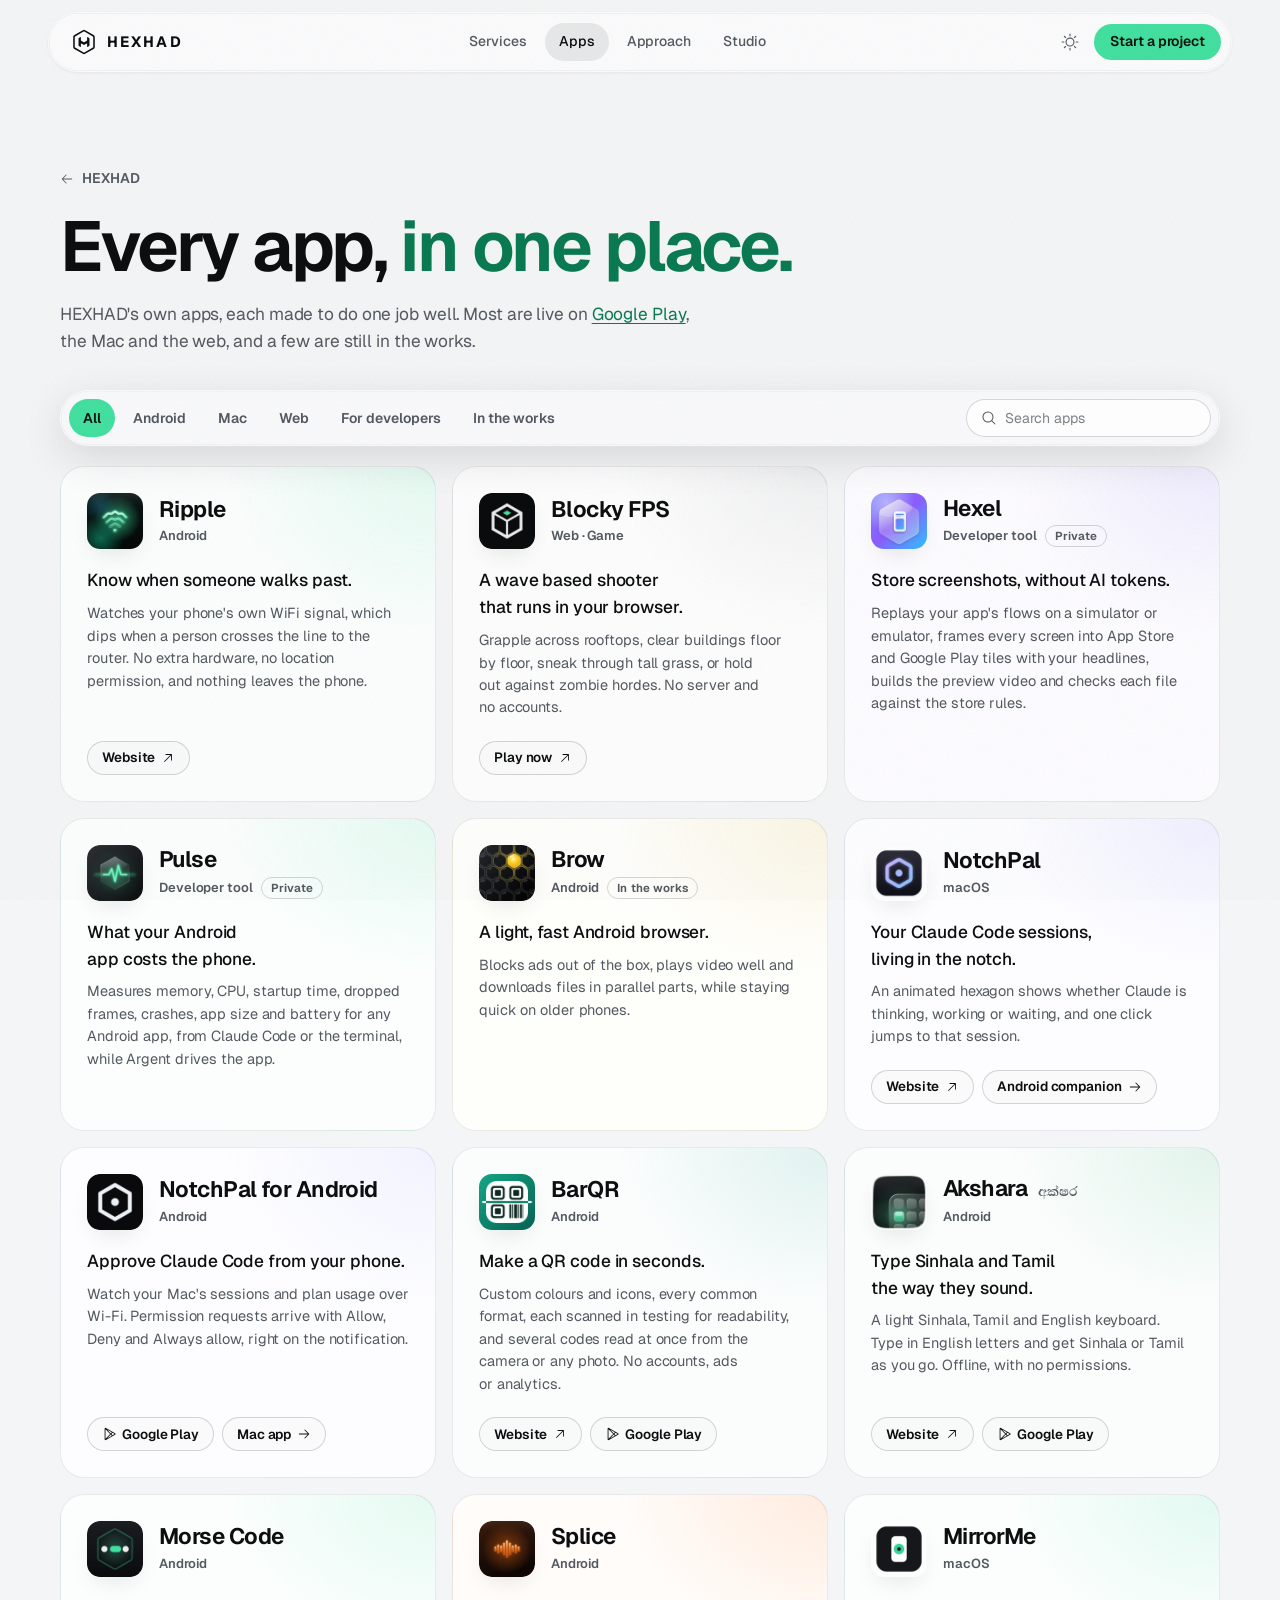
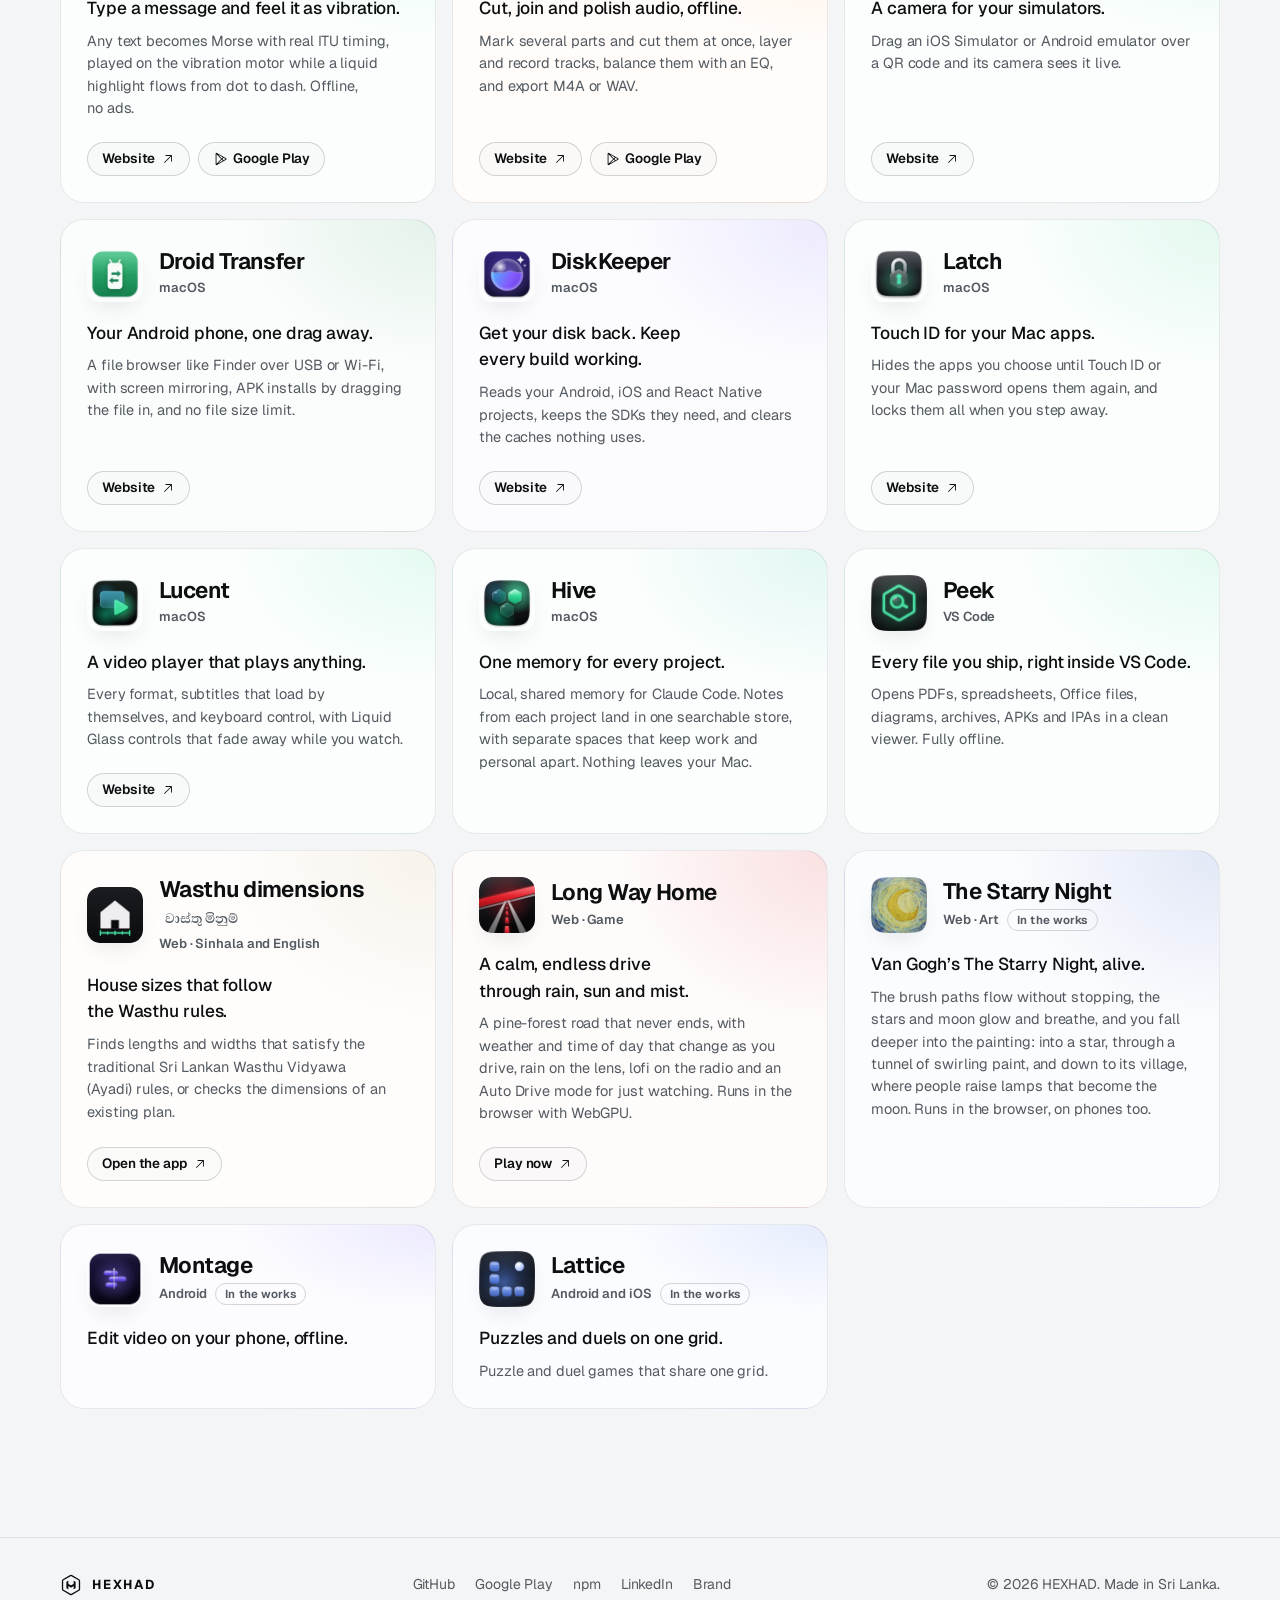
==== commit 8fd2be78: "feat(apps): add The Starry Night (web art piece, in the works) Catalog card (Web · Art, In the works" ====
--- a/apps/index.html
+++ b/apps/index.html
@@ -400,6 +400,18 @@
           </div>
         </article>
 
+        <article class="app spot" id="p-starry-night" data-tags="web soon" data-search="the starry night  web · art van gogh's the starry night, alive. the brush paths flow without stopping, stars and the moon glow and breathe, and you fall deeper into the painting: into a star, through a tunnel of swirling paint, into new skies painted in its colours, and down to its village, where people raise lamps that become the moon. runs in the browser with webgl, on phones too." style="--tint:#2f55c0">
+          <div class="app-head">
+            <img class="app-icon" src="../src/products/starrynight-icon.webp" alt="" width="56" height="56" loading="lazy">
+            <div>
+              <h2 class="app-name">The Starry Night</h2>
+              <div class="app-meta">Web &middot; Art<span class="app-badge" data-kind="in">In the works</span></div>
+            </div>
+          </div>
+          <p class="prod-tag">Van Gogh&rsquo;s The Starry Night, alive.</p>
+          <p class="prod-desc">The brush paths flow without stopping, the stars and moon glow and breathe, and you fall deeper into the painting: into a star, through a tunnel of swirling paint, and down to its village, where people raise lamps that become the moon. Runs in the browser, on phones too.</p>
+        </article>
+
         <article class="app spot" id="p-montage" data-tags="android soon" data-search="montage  android edit video on your phone, offline. " style="--tint:#7b6cf6">
           <div class="app-head">
             <img class="app-icon" src="../src/products/montage-icon.webp" alt="" width="56" height="56" loading="lazy">
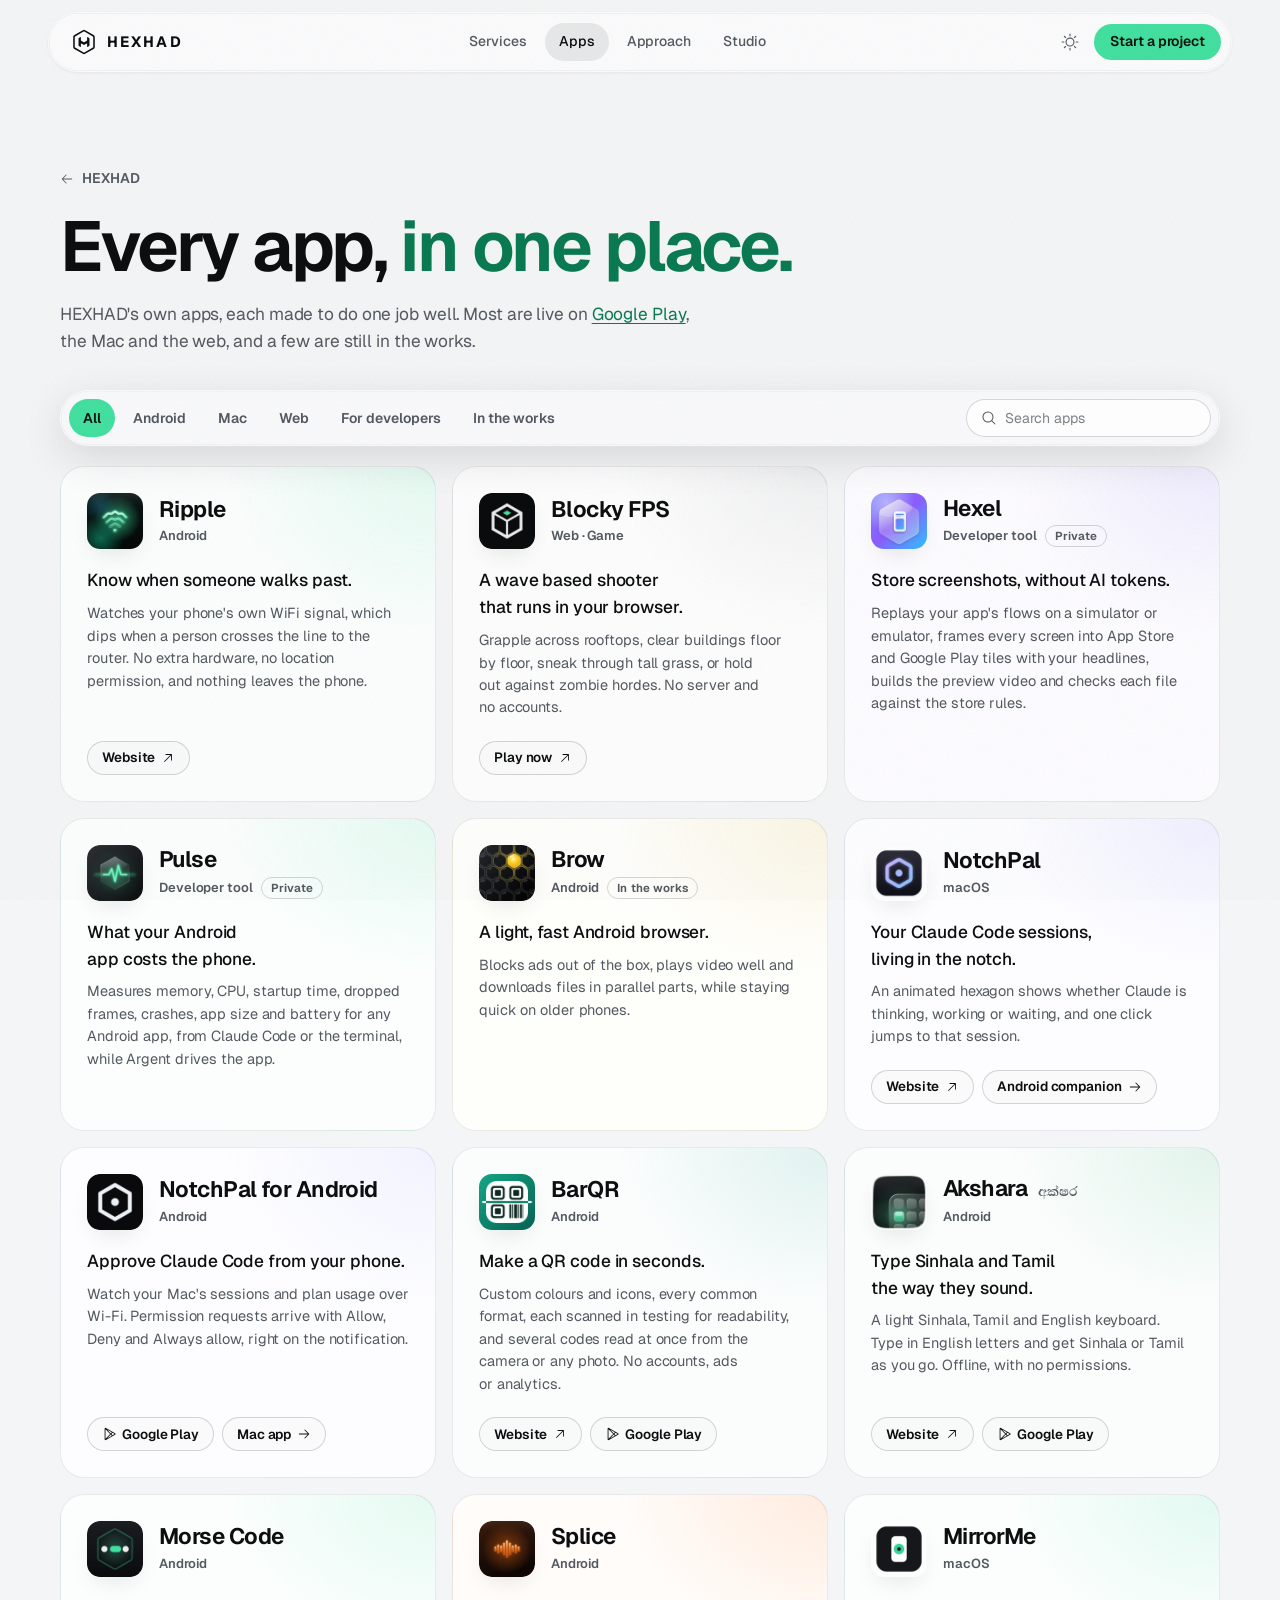
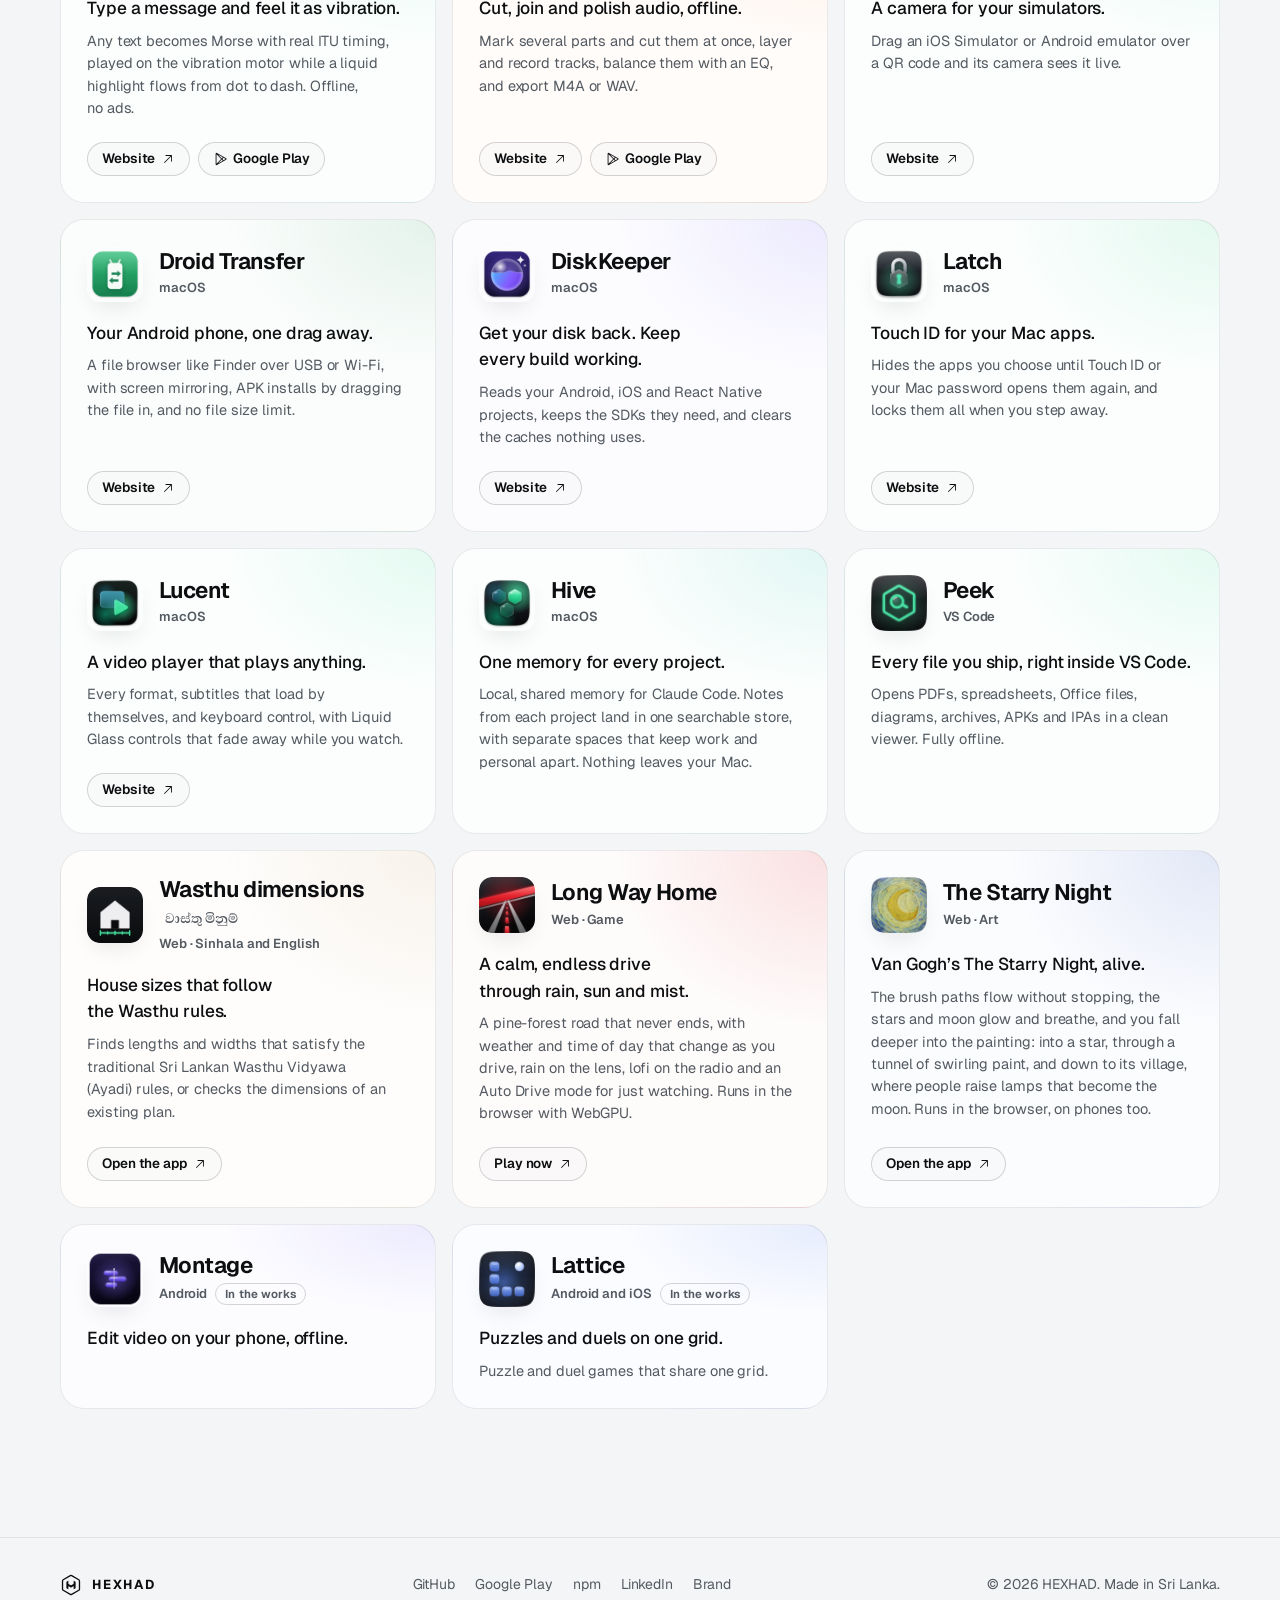
==== commit c1b11267: "feat(apps): The Starry Night is live, add the Open the app link Card drops the In the works badge an" ====
--- a/apps/index.html
+++ b/apps/index.html
@@ -400,16 +400,19 @@
           </div>
         </article>
 
-        <article class="app spot" id="p-starry-night" data-tags="web soon" data-search="the starry night  web · art van gogh's the starry night, alive. the brush paths flow without stopping, stars and the moon glow and breathe, and you fall deeper into the painting: into a star, through a tunnel of swirling paint, into new skies painted in its colours, and down to its village, where people raise lamps that become the moon. runs in the browser with webgl, on phones too." style="--tint:#2f55c0">
+        <article class="app spot" id="p-starry-night" data-tags="web" data-search="the starry night  web · art van gogh's the starry night, alive. the brush paths flow without stopping, stars and the moon glow and breathe, and you fall deeper into the painting: into a star, through a tunnel of swirling paint, into new skies painted in its colours, and down to its village, where people raise lamps that become the moon. runs in the browser with webgl, on phones too." style="--tint:#2f55c0">
           <div class="app-head">
             <img class="app-icon" src="../src/products/starrynight-icon.webp" alt="" width="56" height="56" loading="lazy">
             <div>
               <h2 class="app-name">The Starry Night</h2>
-              <div class="app-meta">Web &middot; Art<span class="app-badge" data-kind="in">In the works</span></div>
+              <div class="app-meta">Web &middot; Art</div>
             </div>
           </div>
           <p class="prod-tag">Van Gogh&rsquo;s The Starry Night, alive.</p>
           <p class="prod-desc">The brush paths flow without stopping, the stars and moon glow and breathe, and you fall deeper into the painting: into a star, through a tunnel of swirling paint, and down to its village, where people raise lamps that become the moon. Runs in the browser, on phones too.</p>
+          <div class="prod-links">
+            <a class="chip-link" href="https://starry-night-kappa.vercel.app/" target="_blank" rel="noopener">Open the app <span class="ic" aria-hidden="true"><svg><use href="#i-arrow-up-right"/></svg></span></a>
+          </div>
         </article>
 
         <article class="app spot" id="p-montage" data-tags="android soon" data-search="montage  android edit video on your phone, offline. " style="--tint:#7b6cf6">
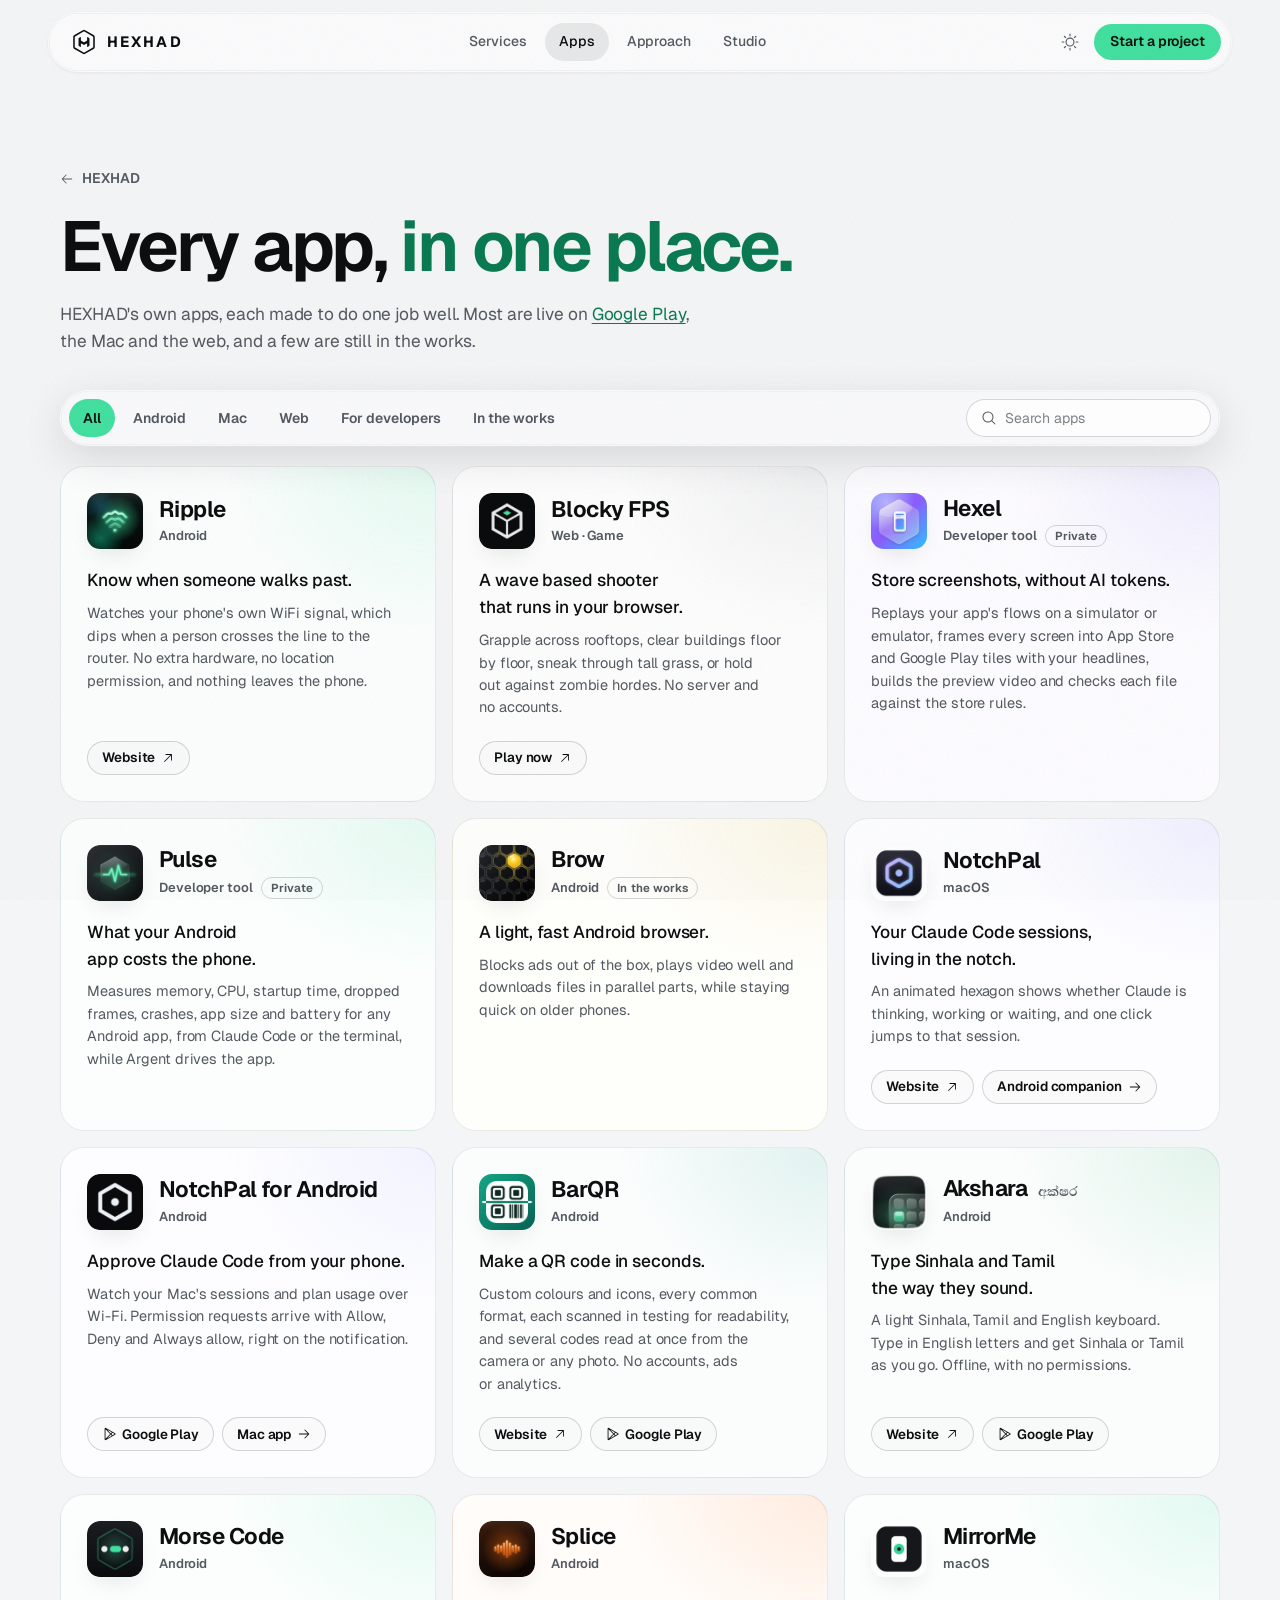
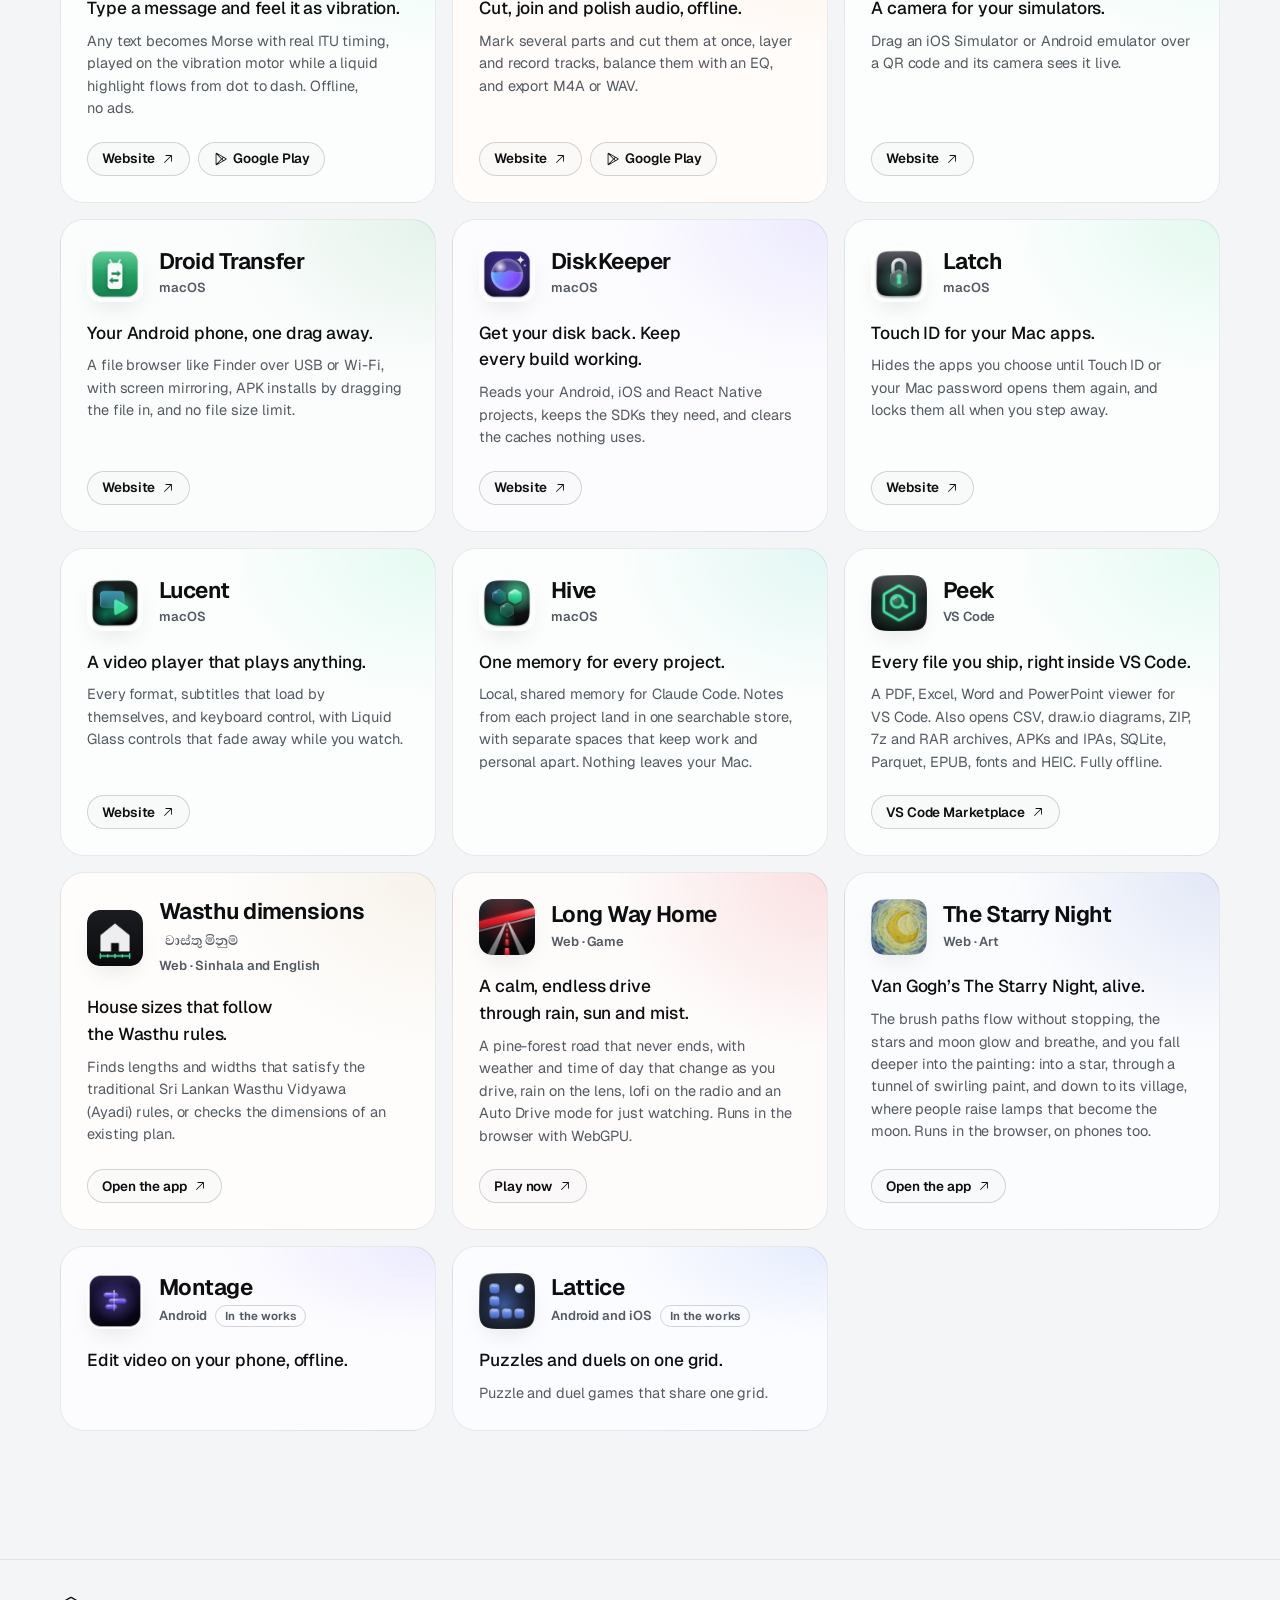
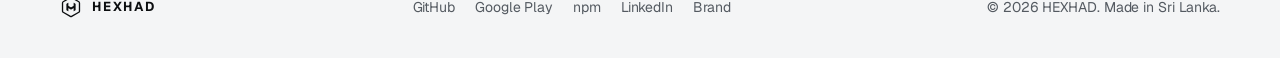
==== commit f527c177: "Peek: SEO title and description, VS Code Marketplace link" ====
--- a/apps/index.html
+++ b/apps/index.html
@@ -358,7 +358,7 @@
           <p class="prod-desc">Local, shared memory for Claude Code. Notes from each project land in one searchable store, with separate spaces that keep work and personal apart. Nothing leaves your Mac.</p>
         </article>
 
-        <article class="app spot" id="p-peek" data-tags="dev" data-search="peek  vs code every file you ship, right inside vs code. opens pdfs, spreadsheets, office files, diagrams, archives, apks and ipas in a clean viewer. fully offline." style="--tint:#43e0a0">
+        <article class="app spot" id="p-peek" data-tags="dev" data-search="peek pdf, excel, word &amp; file viewer vs code every file you ship, right inside vs code. a pdf, excel, word and powerpoint viewer for vs code. also opens csv, draw.io diagrams, zip, 7z and rar archives, apks and ipas, sqlite, parquet, epub, fonts and heic. fully offline." style="--tint:#43e0a0">
           <div class="app-head">
             <img class="app-icon" src="../src/products/peek-icon.webp" alt="" width="56" height="56" loading="lazy">
             <div>
@@ -367,7 +367,10 @@
             </div>
           </div>
           <p class="prod-tag">Every file you ship, right inside VS Code.</p>
-          <p class="prod-desc">Opens PDFs, spreadsheets, Office files, diagrams, archives, APKs and IPAs in a clean viewer. Fully offline.</p>
+          <p class="prod-desc">A PDF, Excel, Word and PowerPoint viewer for VS Code. Also opens CSV, draw.io diagrams, ZIP, 7z and RAR archives, APKs and IPAs, SQLite, Parquet, EPUB, fonts and HEIC. Fully offline.</p>
+          <div class="prod-links">
+            <a class="chip-link" href="https://marketplace.visualstudio.com/items?itemName=hexhad.peek-document-viewer" target="_blank" rel="noopener">VS Code Marketplace <span class="ic" aria-hidden="true"><svg><use href="#i-arrow-up-right"/></svg></span></a>
+          </div>
         </article>
 
         <article class="app spot" id="p-wasthu" data-tags="web" data-search="wasthu dimensions වාස්තු මිනුම් web · sinhala and english house sizes that follow the wasthu rules. finds lengths and widths that satisfy the traditional sri lankan wasthu vidyawa (ayadi) rules, or checks the dimensions of an existing plan." style="--tint:#c9a46a">
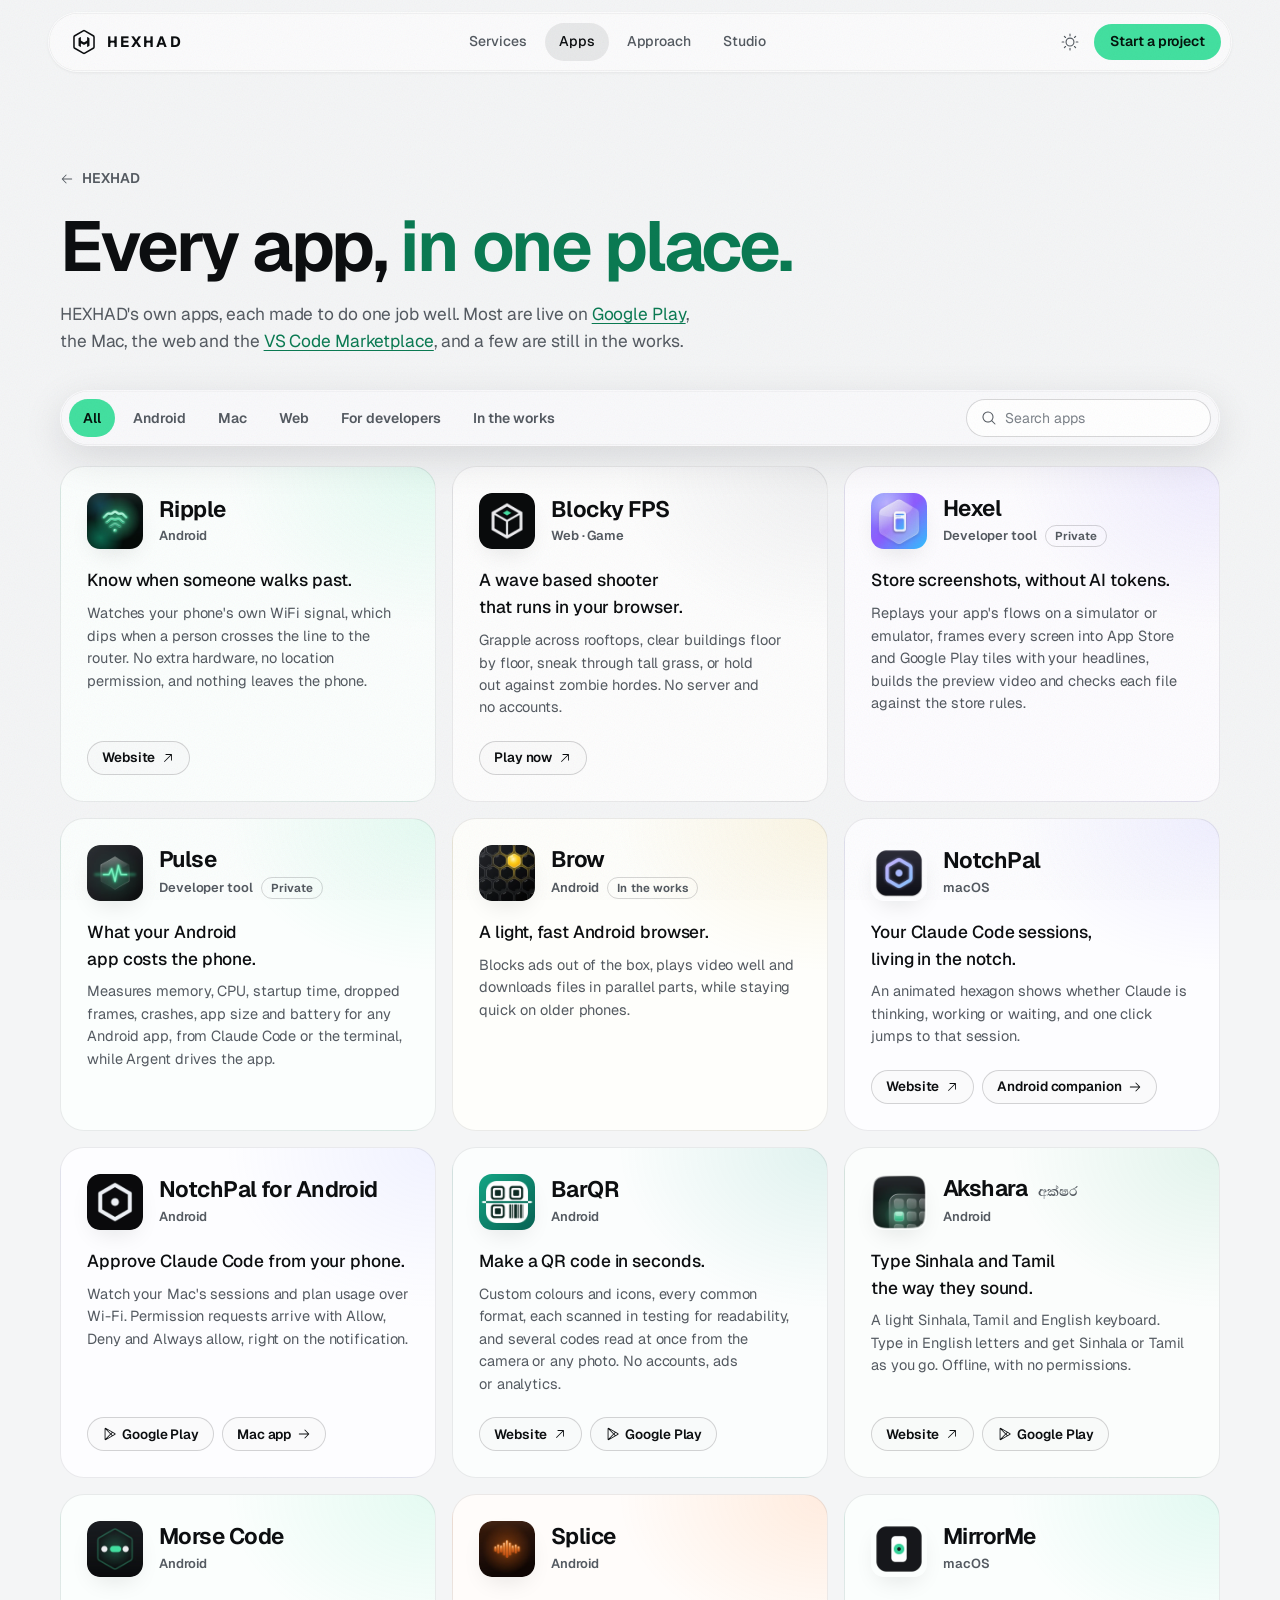
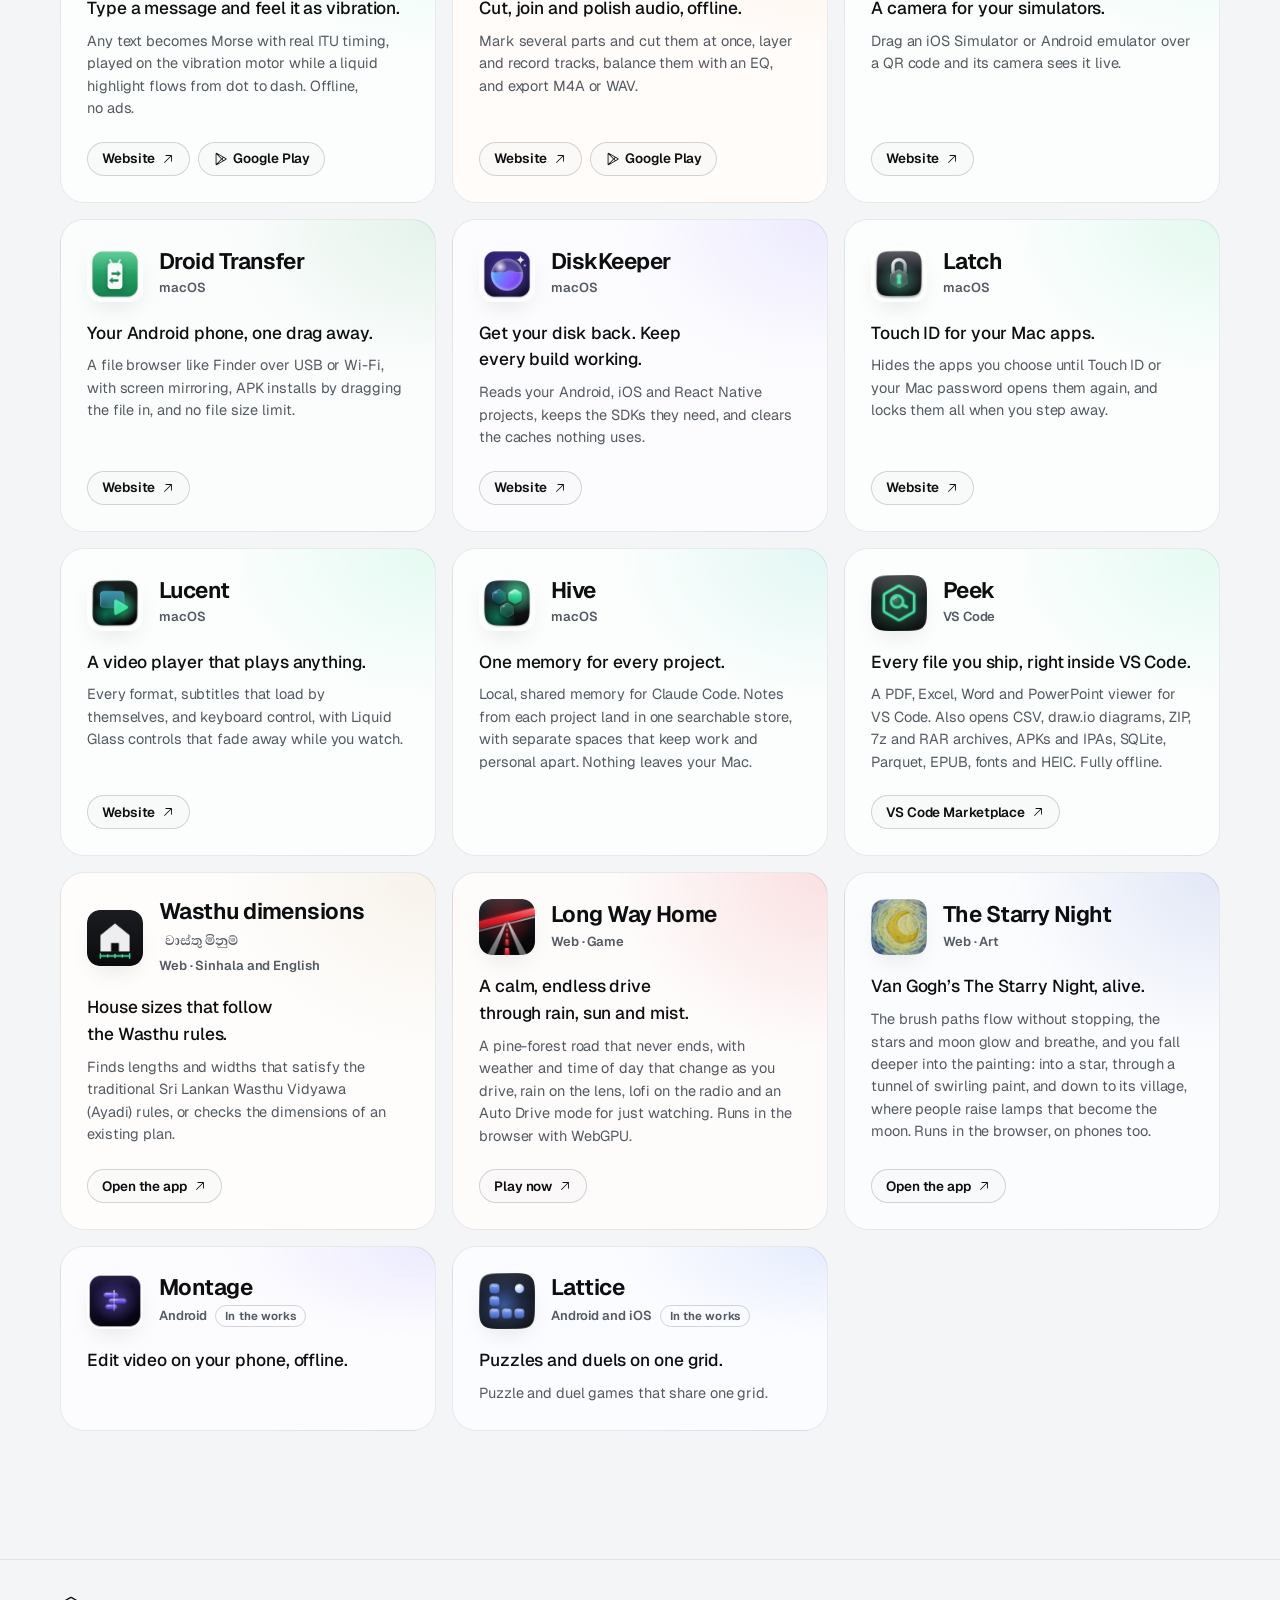
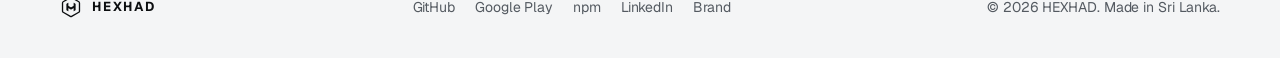
==== commit 9901a5d4: "Portfolio: Peek is live on the VS Code Marketplace" ====
--- a/apps/index.html
+++ b/apps/index.html
@@ -4,7 +4,7 @@
 <meta charset="UTF-8">
 <meta name="viewport" content="width=device-width, initial-scale=1.0, viewport-fit=cover">
 <title>Apps | HEXHAD</title>
-<meta name="description" content="Every app HEXHAD has made: Android apps on Google Play, Mac utilities, web apps and developer tools, plus the ones still in the works.">
+<meta name="description" content="Every app HEXHAD has made: Android apps on Google Play, Mac utilities, web apps and a VS Code extension, plus the ones still in the works.">
 <meta name="author" content="Hashan Dharmapriya">
 <meta name="robots" content="index, follow, max-image-preview:large">
 <link rel="canonical" href="https://hexhad.github.io/apps/">
@@ -89,7 +89,7 @@
       <div class="section-head">
         <a class="back-link" href="../#products"><span class="ic" aria-hidden="true"><svg style="transform:scaleX(-1)"><use href="#i-arrow-right"/></svg></span>HEXHAD</a>
         <h1 class="h2" id="apps-title">Every app, <em>in one place.</em></h1>
-        <p class="lede">HEXHAD&apos;s own apps, each made to do one job well. Most are live on <a class="inline-link" href="https://play.google.com/store/apps/dev?id=8754092113554492303" target="_blank" rel="noopener">Google Play</a>, the Mac and the web, and a few are still in the works.</p>
+        <p class="lede">HEXHAD&apos;s own apps, each made to do one job well. Most are live on <a class="inline-link" href="https://play.google.com/store/apps/dev?id=8754092113554492303" target="_blank" rel="noopener">Google Play</a>, the Mac, the web and the <a class="inline-link" href="https://marketplace.visualstudio.com/items?itemName=hexhad.peek-document-viewer" target="_blank" rel="noopener">VS Code Marketplace</a>, and a few are still in the works.</p>
       </div>
 
       <div class="catalog-bar glass" role="search">
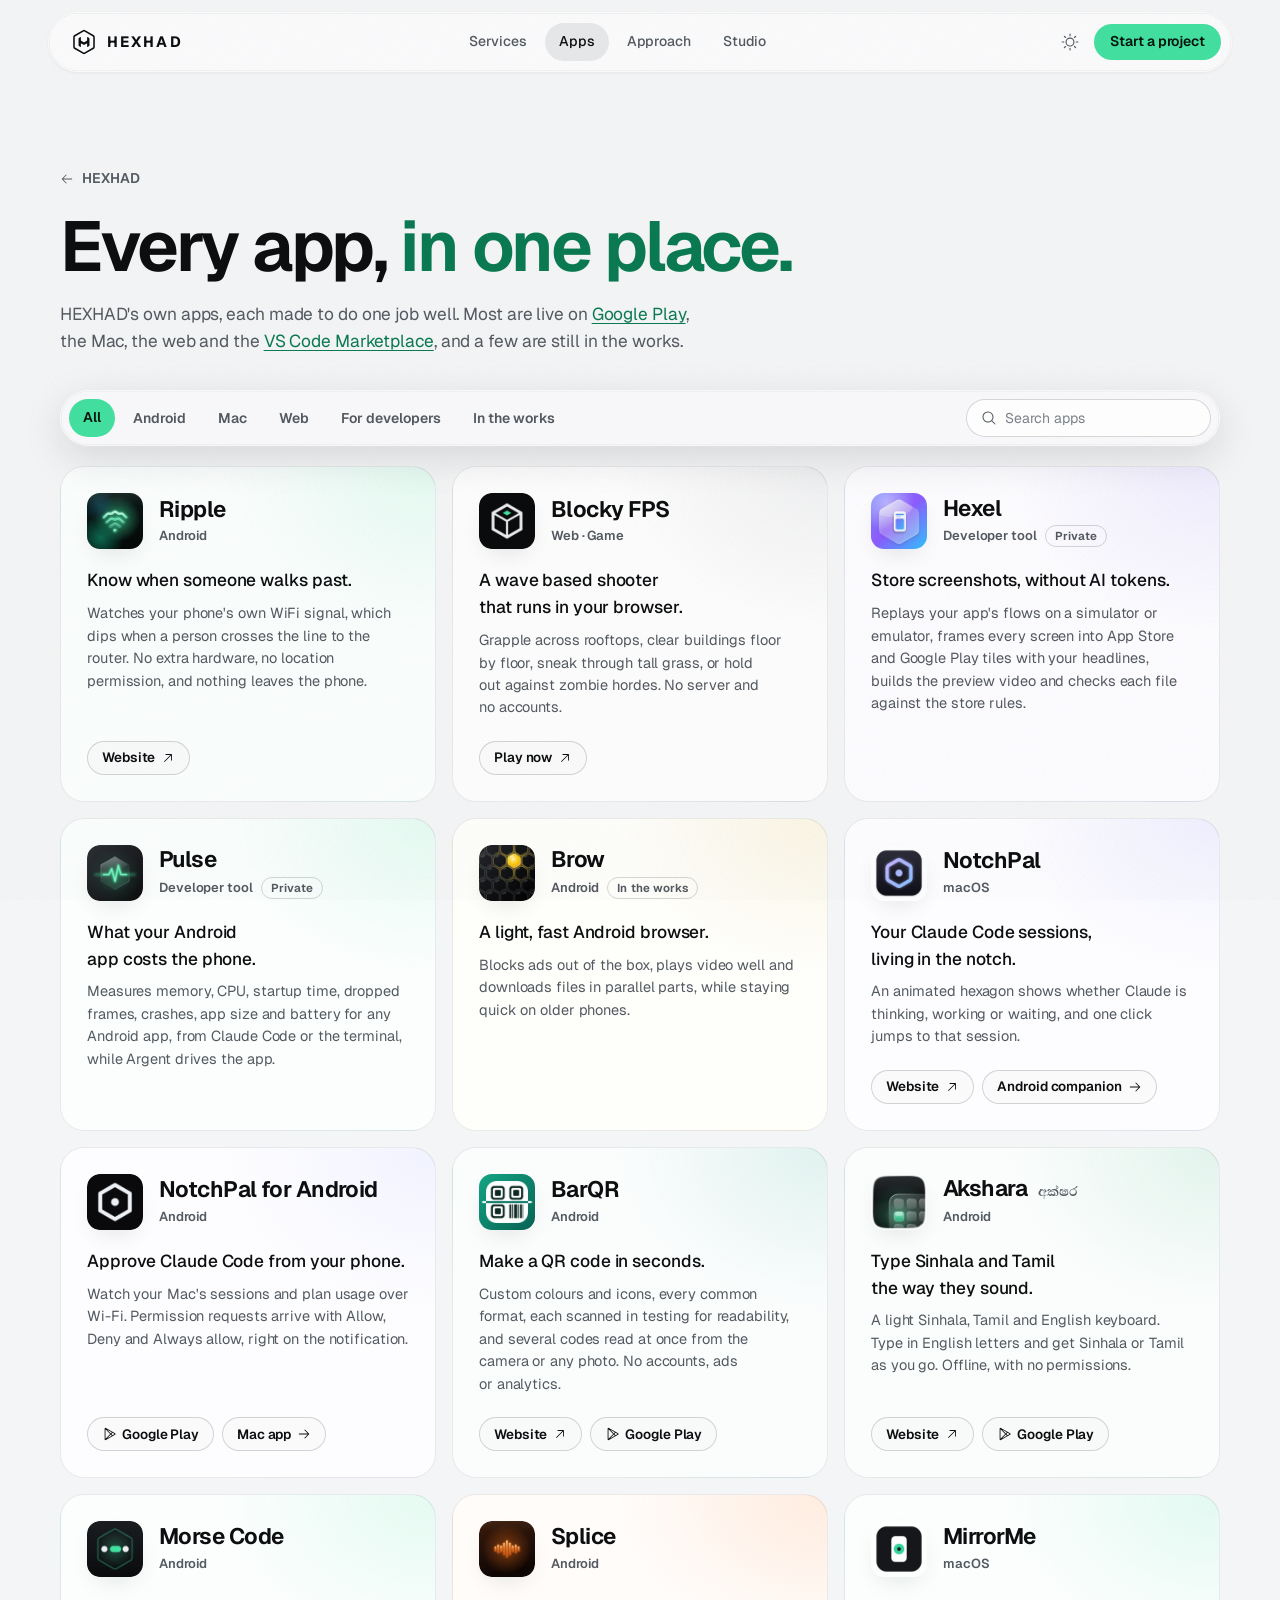
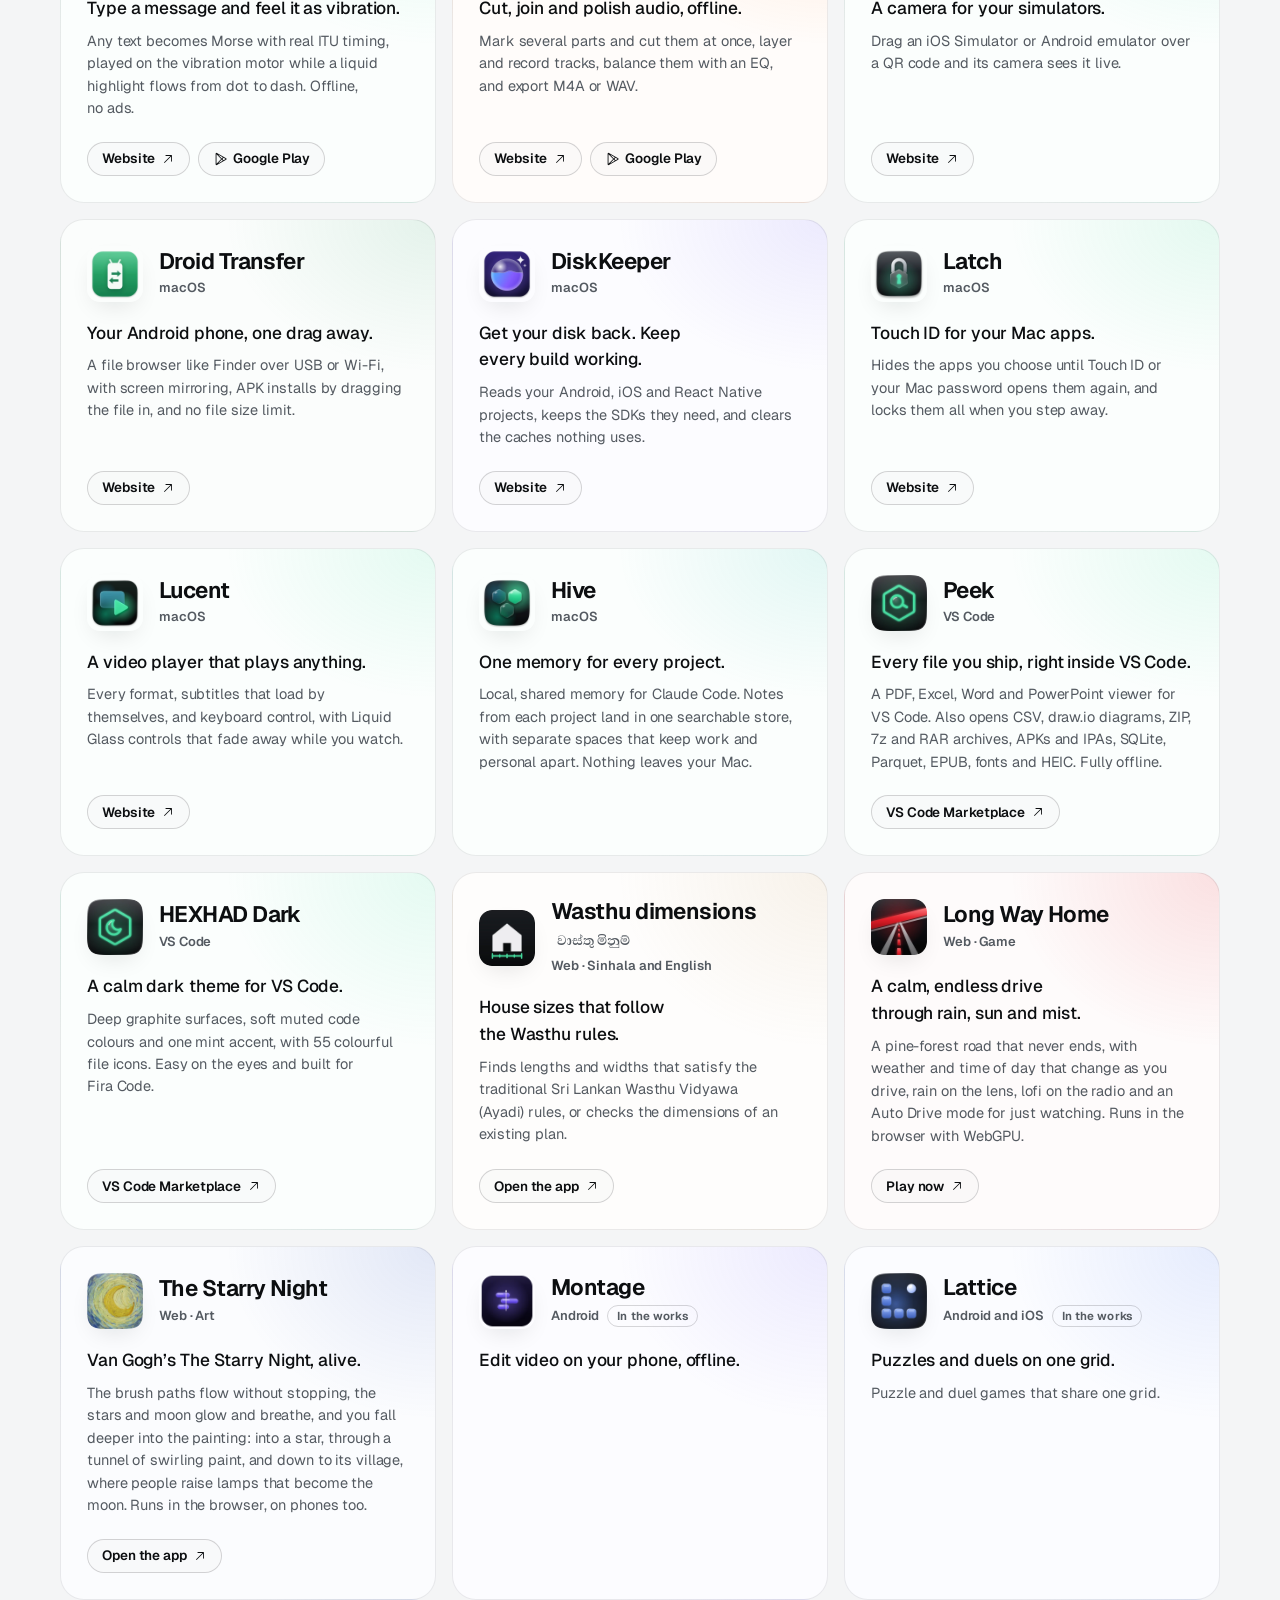
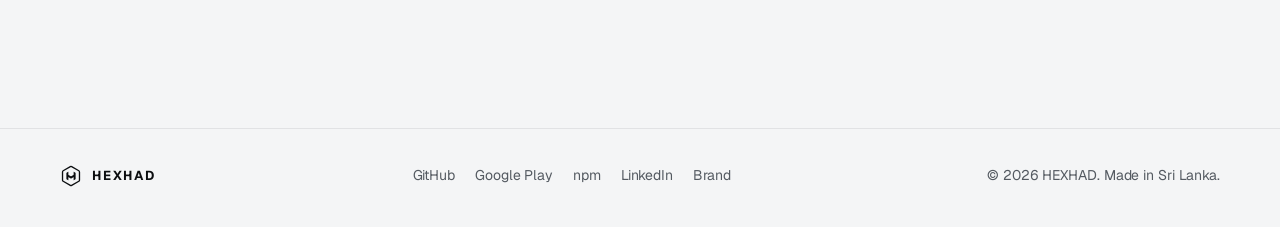
==== commit ceed1052: "Portfolio: HEXHAD Dark theme is live on the VS Code Marketplace" ====
--- a/apps/index.html
+++ b/apps/index.html
@@ -3,8 +3,8 @@
 <head>
 <meta charset="UTF-8">
 <meta name="viewport" content="width=device-width, initial-scale=1.0, viewport-fit=cover">
-<title>Apps | HEXHAD</title>
-<meta name="description" content="Every app HEXHAD has made: Android apps on Google Play, Mac utilities, web apps and a VS Code extension, plus the ones still in the works.">
+<title>HEXHAD Apps | Android, Mac, Web and VS Code Apps</title>
+<meta name="description" content="Every app HEXHAD has made: Android apps on Google Play, Mac utilities, web apps and VS Code extensions, plus the ones still in the works.">
 <meta name="author" content="Hashan Dharmapriya">
 <meta name="robots" content="index, follow, max-image-preview:large">
 <link rel="canonical" href="https://hexhad.github.io/apps/">
@@ -14,19 +14,237 @@
 <meta property="og:type" content="website">
 <meta property="og:site_name" content="HEXHAD">
 <meta property="og:url" content="https://hexhad.github.io/apps/">
-<meta property="og:title" content="Apps | HEXHAD">
-<meta property="og:description" content="Android, Mac, web and developer apps from HEXHAD, an independent studio that puts mobile first.">
+<meta property="og:title" content="HEXHAD Apps | Android, Mac, Web and VS Code Apps">
+<meta property="og:description" content="Android apps on Google Play, Mac utilities, browser games and a VS Code file viewer from HEXHAD, an independent studio in Sri Lanka that puts mobile first.">
+<meta property="og:locale" content="en_US">
 <meta property="og:image" content="https://hexhad.github.io/docs/img/og.png">
+<meta property="og:image:width" content="1200">
+<meta property="og:image:height" content="630">
+<meta property="og:image:alt" content="HEXHAD: tools for people who ship apps">
 <meta name="twitter:card" content="summary_large_image">
+<meta name="twitter:title" content="HEXHAD Apps | Android, Mac, Web and VS Code Apps">
+<meta name="twitter:description" content="Android apps on Google Play, Mac utilities, browser games and a VS Code file viewer from HEXHAD, an independent studio in Sri Lanka that puts mobile first.">
 <meta name="twitter:image" content="https://hexhad.github.io/docs/img/og.png">
 <script type="application/ld+json">
 {
   "@context": "https://schema.org",
-  "@type": "CollectionPage",
-  "name": "HEXHAD apps",
-  "url": "https://hexhad.github.io/apps/",
-  "isPartOf": { "@id": "https://hexhad.github.io/#website" },
-  "publisher": { "@id": "https://hexhad.github.io/#org" }
+  "@graph": [
+    {
+      "@type": "CollectionPage",
+      "@id": "https://hexhad.github.io/apps/#page",
+      "name": "HEXHAD Apps | Android, Mac, Web and VS Code Apps",
+      "description": "Every app HEXHAD has made: Android apps on Google Play, Mac utilities, web apps and VS Code extensions, plus the ones still in the works.",
+      "url": "https://hexhad.github.io/apps/",
+      "inLanguage": "en",
+      "dateModified": "2026-11-26",
+      "isPartOf": {
+        "@id": "https://hexhad.github.io/#website"
+      },
+      "publisher": {
+        "@id": "https://hexhad.github.io/#org"
+      },
+      "breadcrumb": {
+        "@id": "https://hexhad.github.io/apps/#breadcrumb"
+      },
+      "mainEntity": {
+        "@id": "https://hexhad.github.io/apps/#list"
+      }
+    },
+    {
+      "@type": "BreadcrumbList",
+      "@id": "https://hexhad.github.io/apps/#breadcrumb",
+      "itemListElement": [
+        {
+          "@type": "ListItem",
+          "position": 1,
+          "name": "HEXHAD",
+          "item": "https://hexhad.github.io/"
+        },
+        {
+          "@type": "ListItem",
+          "position": 2,
+          "name": "Apps",
+          "item": "https://hexhad.github.io/apps/"
+        }
+      ]
+    },
+    {
+      "@type": "ItemList",
+      "@id": "https://hexhad.github.io/apps/#list",
+      "name": "HEXHAD apps",
+      "numberOfItems": 24,
+      "itemListElement": [
+        {
+          "@type": "ListItem",
+          "position": 1,
+          "name": "Ripple",
+          "url": "https://hexhad.github.io/apps/#p-ripple",
+          "description": "Know when someone walks past. Watches your phone's own WiFi signal, which dips when a person crosses the line to the router. No extra hardware, no location permission, and nothing leaves the phone."
+        },
+        {
+          "@type": "ListItem",
+          "position": 2,
+          "name": "Blocky FPS",
+          "url": "https://hexhad.github.io/apps/#p-blocky-fps",
+          "description": "A wave based shooter that runs in your browser. Grapple across rooftops, clear buildings floor by floor, sneak through tall grass, or hold out against zombie hordes. No server and no accounts."
+        },
+        {
+          "@type": "ListItem",
+          "position": 3,
+          "name": "Hexel",
+          "url": "https://hexhad.github.io/apps/#p-hexel",
+          "description": "Store screenshots, without AI tokens. Replays your app's flows on a simulator or emulator, frames every screen into App Store and Google Play tiles with your headlines, builds the preview video and checks each file against the store rules."
+        },
+        {
+          "@type": "ListItem",
+          "position": 4,
+          "name": "Pulse",
+          "url": "https://hexhad.github.io/apps/#p-pulse",
+          "description": "What your Android app costs the phone. Measures memory, CPU, startup time, dropped frames, crashes, app size and battery for any Android app, from Claude Code or the terminal, while Argent drives the app."
+        },
+        {
+          "@type": "ListItem",
+          "position": 5,
+          "name": "Brow",
+          "url": "https://hexhad.github.io/apps/#p-brow",
+          "description": "A light, fast Android browser. Blocks ads out of the box, plays video well and downloads files in parallel parts, while staying quick on older phones."
+        },
+        {
+          "@type": "ListItem",
+          "position": 6,
+          "name": "NotchPal",
+          "url": "https://hexhad.github.io/apps/#p-notchpal",
+          "description": "Your Claude Code sessions, living in the notch. An animated hexagon shows whether Claude is thinking, working or waiting, and one click jumps to that session."
+        },
+        {
+          "@type": "ListItem",
+          "position": 7,
+          "name": "NotchPal for Android",
+          "url": "https://hexhad.github.io/apps/#p-notchpal-android",
+          "description": "Approve Claude Code from your phone. Watch your Mac's sessions and plan usage over Wi-Fi. Permission requests arrive with Allow, Deny and Always allow, right on the notification."
+        },
+        {
+          "@type": "ListItem",
+          "position": 8,
+          "name": "BarQR",
+          "url": "https://hexhad.github.io/apps/#p-barqr",
+          "description": "Make a QR code in seconds. Custom colours and icons, every common format, each scanned in testing for readability, and several codes read at once from the camera or any photo. No accounts, ads or analytics."
+        },
+        {
+          "@type": "ListItem",
+          "position": 9,
+          "name": "Akshara",
+          "url": "https://hexhad.github.io/apps/#p-akshara",
+          "description": "Type Sinhala and Tamil the way they sound. A light Sinhala, Tamil and English keyboard. Type in English letters and get Sinhala or Tamil as you go. Offline, with no permissions."
+        },
+        {
+          "@type": "ListItem",
+          "position": 10,
+          "name": "Morse Code",
+          "url": "https://hexhad.github.io/apps/#p-morse",
+          "description": "Type a message and feel it as vibration. Any text becomes Morse with real ITU timing, played on the vibration motor while a liquid highlight flows from dot to dash. Offline, no ads."
+        },
+        {
+          "@type": "ListItem",
+          "position": 11,
+          "name": "Splice",
+          "url": "https://hexhad.github.io/apps/#p-splice",
+          "description": "Cut, join and polish audio, offline. Mark several parts and cut them at once, layer and record tracks, balance them with an EQ, and export M4A or WAV."
+        },
+        {
+          "@type": "ListItem",
+          "position": 12,
+          "name": "MirrorMe",
+          "url": "https://hexhad.github.io/apps/#p-mirror",
+          "description": "A camera for your simulators. Drag an iOS Simulator or Android emulator over a QR code and its camera sees it live."
+        },
+        {
+          "@type": "ListItem",
+          "position": 13,
+          "name": "Droid Transfer",
+          "url": "https://hexhad.github.io/apps/#p-droid",
+          "description": "Your Android phone, one drag away. A file browser like Finder over USB or Wi-Fi, with screen mirroring, APK installs by dragging the file in, and no file size limit."
+        },
+        {
+          "@type": "ListItem",
+          "position": 14,
+          "name": "DiskKeeper",
+          "url": "https://hexhad.github.io/apps/#p-diskkeeper",
+          "description": "Get your disk back. Keep every build working. Reads your Android, iOS and React Native projects, keeps the SDKs they need, and clears the caches nothing uses."
+        },
+        {
+          "@type": "ListItem",
+          "position": 15,
+          "name": "Latch",
+          "url": "https://hexhad.github.io/apps/#p-latch",
+          "description": "Touch ID for your Mac apps. Hides the apps you choose until Touch ID or your Mac password opens them again, and locks them all when you step away."
+        },
+        {
+          "@type": "ListItem",
+          "position": 16,
+          "name": "Lucent",
+          "url": "https://hexhad.github.io/apps/#p-lucent",
+          "description": "A video player that plays anything. Every format, subtitles that load by themselves, and keyboard control, with Liquid Glass controls that fade away while you watch."
+        },
+        {
+          "@type": "ListItem",
+          "position": 17,
+          "name": "Hive",
+          "url": "https://hexhad.github.io/apps/#p-hive",
+          "description": "One memory for every project. Local, shared memory for Claude Code. Notes from each project land in one searchable store, with separate spaces that keep work and personal apart. Nothing leaves your Mac."
+        },
+        {
+          "@type": "ListItem",
+          "position": 18,
+          "name": "Peek",
+          "url": "https://hexhad.github.io/apps/#p-peek",
+          "description": "Every file you ship, right inside VS Code. A PDF, Excel, Word and PowerPoint viewer for VS Code. Also opens CSV, draw.io diagrams, ZIP, 7z and RAR archives, APKs and IPAs, SQLite, Parquet, EPUB, fonts and HEIC. Fully offline."
+        },
+        {
+          "@type": "ListItem",
+          "position": 19,
+          "name": "HEXHAD Dark",
+          "url": "https://hexhad.github.io/apps/#p-hexhad-dark",
+          "description": "A calm dark theme for VS Code. Deep graphite surfaces, soft muted code colours and one mint accent, with 55 colourful file icons. Easy on the eyes and built for Fira Code."
+        },
+        {
+          "@type": "ListItem",
+          "position": 20,
+          "name": "Wasthu dimensions",
+          "url": "https://hexhad.github.io/apps/#p-wasthu",
+          "description": "House sizes that follow the Wasthu rules. Finds lengths and widths that satisfy the traditional Sri Lankan Wasthu Vidyawa (Ayadi) rules, or checks the dimensions of an existing plan."
+        },
+        {
+          "@type": "ListItem",
+          "position": 21,
+          "name": "Long Way Home",
+          "url": "https://hexhad.github.io/apps/#p-long-way-home",
+          "description": "A calm, endless drive through rain, sun and mist. A pine-forest road that never ends, with weather and time of day that change as you drive, rain on the lens, lofi on the radio and an Auto Drive mode for just watching. Runs in the browser with WebGPU."
+        },
+        {
+          "@type": "ListItem",
+          "position": 22,
+          "name": "The Starry Night",
+          "url": "https://hexhad.github.io/apps/#p-starry-night",
+          "description": "Van Gogh’s The Starry Night, alive. The brush paths flow without stopping, the stars and moon glow and breathe, and you fall deeper into the painting: into a star, through a tunnel of swirling paint, and down to its village, where people raise lamps that become the moon. Runs in the browser, on phones too."
+        },
+        {
+          "@type": "ListItem",
+          "position": 23,
+          "name": "Montage",
+          "url": "https://hexhad.github.io/apps/#p-montage",
+          "description": "Edit video on your phone, offline."
+        },
+        {
+          "@type": "ListItem",
+          "position": 24,
+          "name": "Lattice",
+          "url": "https://hexhad.github.io/apps/#p-lattice",
+          "description": "Puzzles and duels on one grid. Puzzle and duel games that share one grid."
+        }
+      ]
+    }
+  ]
 }
 </script>
 <link rel="icon" type="image/svg+xml" href="../src/brand/favicon.svg">
@@ -373,6 +591,21 @@
           </div>
         </article>
 
+        <article class="app spot" id="p-hexhad-dark" data-tags="dev" data-search="hexhad dark theme vs code calm dark theme file icons fira code a calm dark theme for vs code. deep graphite surfaces, soft muted code colours and one mint accent, with 55 colourful file icons. easy on the eyes and built for fira code." style="--tint:#43e0a0">
+          <div class="app-head">
+            <img class="app-icon" src="../src/products/hexhad-dark-icon.webp" alt="" width="56" height="56" loading="lazy">
+            <div>
+              <h2 class="app-name">HEXHAD Dark</h2>
+              <div class="app-meta">VS Code</div>
+            </div>
+          </div>
+          <p class="prod-tag">A calm dark theme for VS Code.</p>
+          <p class="prod-desc">Deep graphite surfaces, soft muted code colours and one mint accent, with 55 colourful file icons. Easy on the eyes and built for Fira Code.</p>
+          <div class="prod-links">
+            <a class="chip-link" href="https://marketplace.visualstudio.com/items?itemName=hexhad.hexhad-dark" target="_blank" rel="noopener">VS Code Marketplace <span class="ic" aria-hidden="true"><svg><use href="#i-arrow-up-right"/></svg></span></a>
+          </div>
+        </article>
+
         <article class="app spot" id="p-wasthu" data-tags="web" data-search="wasthu dimensions වාස්තු මිනුම් web · sinhala and english house sizes that follow the wasthu rules. finds lengths and widths that satisfy the traditional sri lankan wasthu vidyawa (ayadi) rules, or checks the dimensions of an existing plan." style="--tint:#c9a46a">
           <div class="app-head">
             <img class="app-icon" src="../src/products/wasthu-icon.webp" alt="" width="56" height="56" loading="lazy">
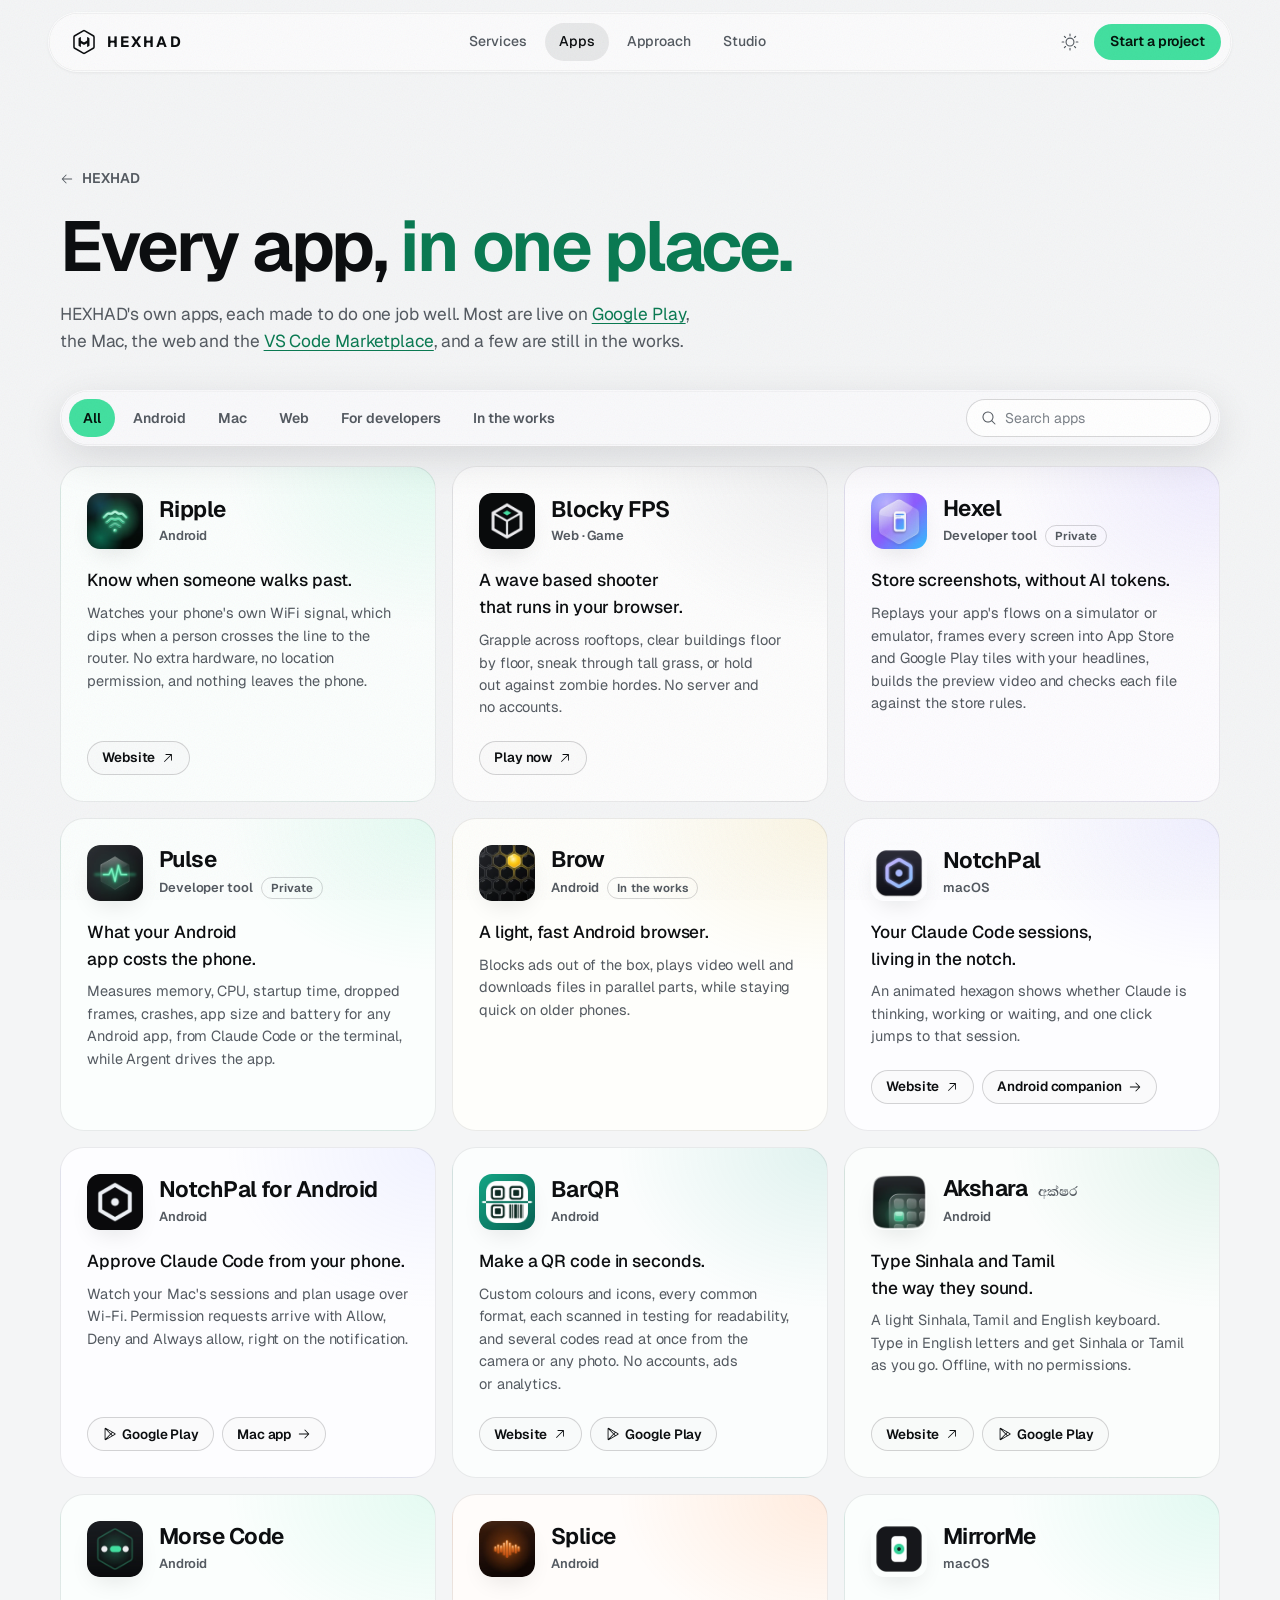
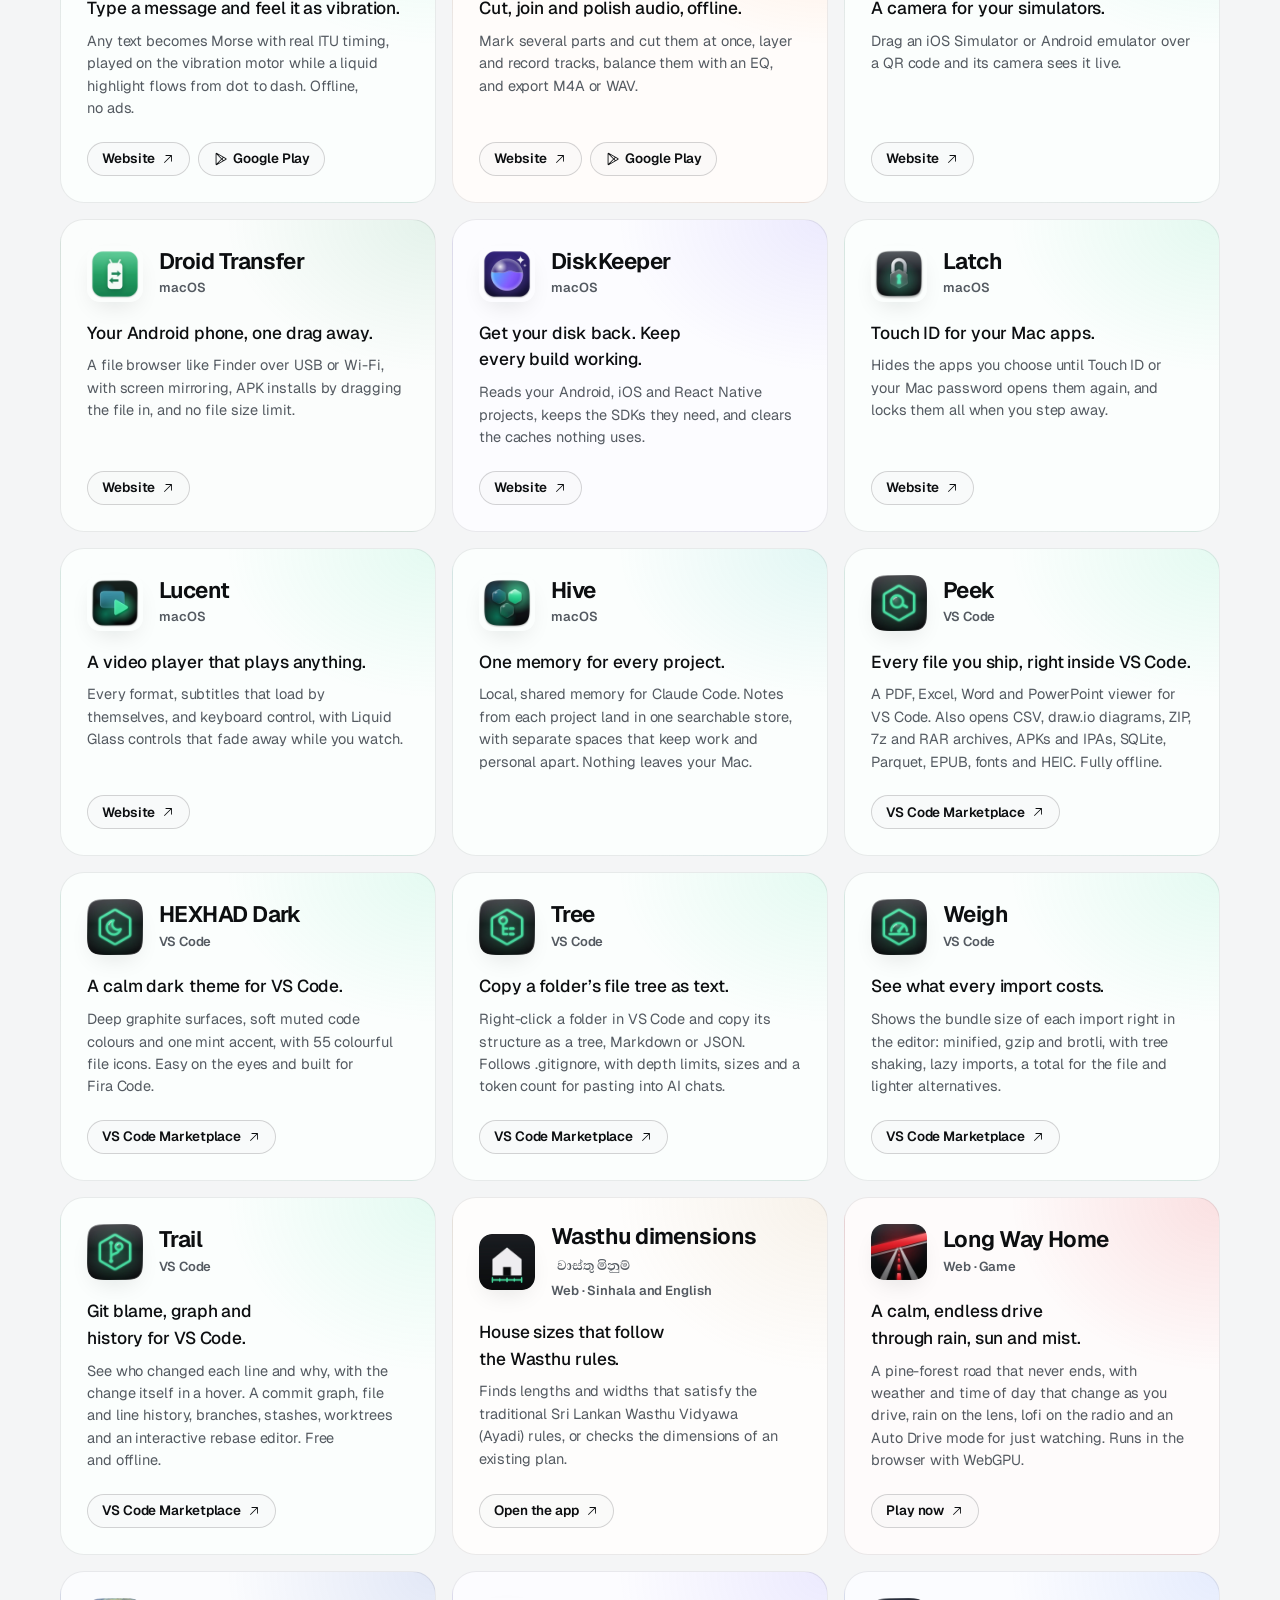
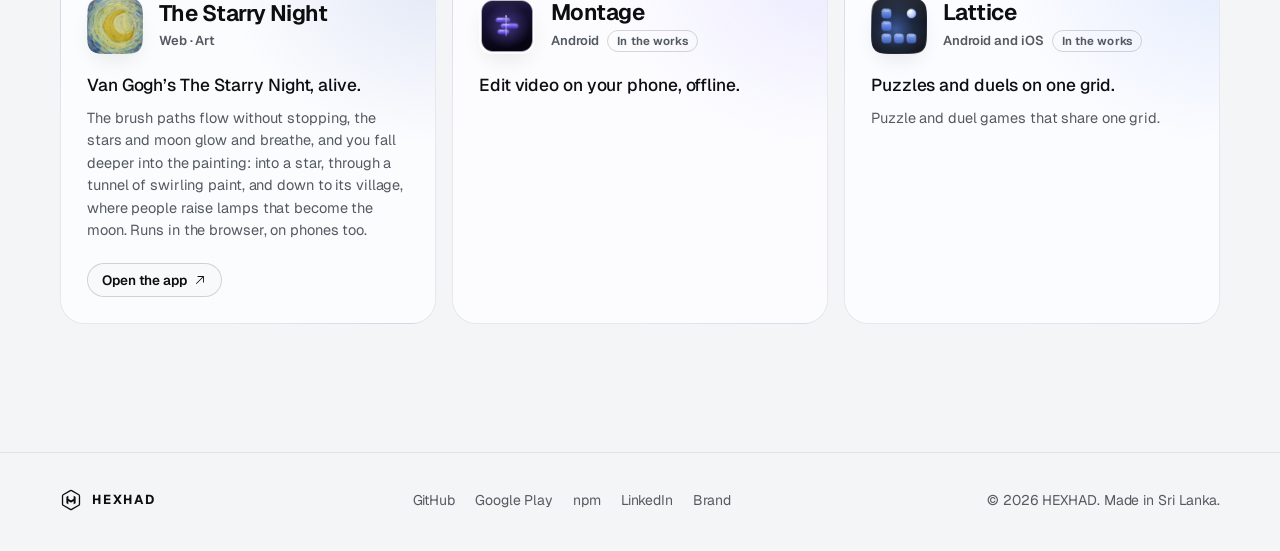
==== commit 7b4b0b63: "Portfolio: Tree, Weigh and Trail are live on the VS Code Marketplace" ====
--- a/apps/index.html
+++ b/apps/index.html
@@ -36,7 +36,7 @@
       "description": "Every app HEXHAD has made: Android apps on Google Play, Mac utilities, web apps and VS Code extensions, plus the ones still in the works.",
       "url": "https://hexhad.github.io/apps/",
       "inLanguage": "en",
-      "dateModified": "2026-11-26",
+      "dateModified": "2026-11-27",
       "isPartOf": {
         "@id": "https://hexhad.github.io/#website"
       },
@@ -72,7 +72,7 @@
       "@type": "ItemList",
       "@id": "https://hexhad.github.io/apps/#list",
       "name": "HEXHAD apps",
-      "numberOfItems": 24,
+      "numberOfItems": 27,
       "itemListElement": [
         {
           "@type": "ListItem",
@@ -210,34 +210,55 @@
         {
           "@type": "ListItem",
           "position": 20,
+          "name": "Tree",
+          "url": "https://hexhad.github.io/apps/#p-tree",
+          "description": "Copy a folder’s file tree as text. Right-click a folder in VS Code and copy its structure as a tree, Markdown or JSON. Follows .gitignore, with depth limits, sizes and a token count for pasting into AI chats."
+        },
+        {
+          "@type": "ListItem",
+          "position": 21,
+          "name": "Weigh",
+          "url": "https://hexhad.github.io/apps/#p-weigh",
+          "description": "See what every import costs. Shows the bundle size of each import right in the editor: minified, gzip and brotli, with tree shaking, lazy imports, a total for the file and lighter alternatives."
+        },
+        {
+          "@type": "ListItem",
+          "position": 22,
+          "name": "Trail",
+          "url": "https://hexhad.github.io/apps/#p-trail",
+          "description": "Git blame, graph and history for VS Code. See who changed each line and why, with the change itself in a hover. A commit graph, file and line history, branches, stashes, worktrees and an interactive rebase editor. Free and offline."
+        },
+        {
+          "@type": "ListItem",
+          "position": 23,
           "name": "Wasthu dimensions",
           "url": "https://hexhad.github.io/apps/#p-wasthu",
           "description": "House sizes that follow the Wasthu rules. Finds lengths and widths that satisfy the traditional Sri Lankan Wasthu Vidyawa (Ayadi) rules, or checks the dimensions of an existing plan."
         },
         {
           "@type": "ListItem",
-          "position": 21,
+          "position": 24,
           "name": "Long Way Home",
           "url": "https://hexhad.github.io/apps/#p-long-way-home",
           "description": "A calm, endless drive through rain, sun and mist. A pine-forest road that never ends, with weather and time of day that change as you drive, rain on the lens, lofi on the radio and an Auto Drive mode for just watching. Runs in the browser with WebGPU."
         },
         {
           "@type": "ListItem",
-          "position": 22,
+          "position": 25,
           "name": "The Starry Night",
           "url": "https://hexhad.github.io/apps/#p-starry-night",
           "description": "Van Gogh’s The Starry Night, alive. The brush paths flow without stopping, the stars and moon glow and breathe, and you fall deeper into the painting: into a star, through a tunnel of swirling paint, and down to its village, where people raise lamps that become the moon. Runs in the browser, on phones too."
         },
         {
           "@type": "ListItem",
-          "position": 23,
+          "position": 26,
           "name": "Montage",
           "url": "https://hexhad.github.io/apps/#p-montage",
           "description": "Edit video on your phone, offline."
         },
         {
           "@type": "ListItem",
-          "position": 24,
+          "position": 27,
           "name": "Lattice",
           "url": "https://hexhad.github.io/apps/#p-lattice",
           "description": "Puzzles and duels on one grid. Puzzle and duel games that share one grid."
@@ -606,6 +627,51 @@
           </div>
         </article>
 
+        <article class="app spot" id="p-tree" data-tags="dev" data-search="tree tree: copy file tree as text vs code copy a folder’s file tree as text. right-click a folder in vs code and copy its structure as a tree, markdown or json. follows .gitignore, with depth limits, sizes and a token count for pasting into ai chats." style="--tint:#43e0a0">
+          <div class="app-head">
+            <img class="app-icon" src="../src/products/tree-icon.webp" alt="" width="56" height="56" loading="lazy">
+            <div>
+              <h2 class="app-name">Tree</h2>
+              <div class="app-meta">VS Code</div>
+            </div>
+          </div>
+          <p class="prod-tag">Copy a folder’s file tree as text.</p>
+          <p class="prod-desc">Right-click a folder in VS Code and copy its structure as a tree, Markdown or JSON. Follows .gitignore, with depth limits, sizes and a token count for pasting into AI chats.</p>
+          <div class="prod-links">
+            <a class="chip-link" href="https://marketplace.visualstudio.com/items?itemName=hexhad.file-tree-copy" target="_blank" rel="noopener">VS Code Marketplace <span class="ic" aria-hidden="true"><svg><use href="#i-arrow-up-right"/></svg></span></a>
+          </div>
+        </article>
+
+        <article class="app spot" id="p-weigh" data-tags="dev" data-search="weigh weigh: import cost & bundle size vs code see what every import costs. shows the bundle size of each import right in the editor: minified, gzip and brotli, with tree shaking, lazy imports, a total for the file and lighter alternatives." style="--tint:#43e0a0">
+          <div class="app-head">
+            <img class="app-icon" src="../src/products/weigh-icon.webp" alt="" width="56" height="56" loading="lazy">
+            <div>
+              <h2 class="app-name">Weigh</h2>
+              <div class="app-meta">VS Code</div>
+            </div>
+          </div>
+          <p class="prod-tag">See what every import costs.</p>
+          <p class="prod-desc">Shows the bundle size of each import right in the editor: minified, gzip and brotli, with tree shaking, lazy imports, a total for the file and lighter alternatives.</p>
+          <div class="prod-links">
+            <a class="chip-link" href="https://marketplace.visualstudio.com/items?itemName=hexhad.import-weigh" target="_blank" rel="noopener">VS Code Marketplace <span class="ic" aria-hidden="true"><svg><use href="#i-arrow-up-right"/></svg></span></a>
+          </div>
+        </article>
+
+        <article class="app spot" id="p-trail" data-tags="dev" data-search="trail trail: git graph, blame & history vs code git blame, graph and history for vs code. see who changed each line and why, with the change itself in a hover. a commit graph, file and line history, branches, stashes, worktrees and an interactive rebase editor. free and offline." style="--tint:#43e0a0">
+          <div class="app-head">
+            <img class="app-icon" src="../src/products/trail-icon.webp" alt="" width="56" height="56" loading="lazy">
+            <div>
+              <h2 class="app-name">Trail</h2>
+              <div class="app-meta">VS Code</div>
+            </div>
+          </div>
+          <p class="prod-tag">Git blame, graph and history for VS Code.</p>
+          <p class="prod-desc">See who changed each line and why, with the change itself in a hover. A commit graph, file and line history, branches, stashes, worktrees and an interactive rebase editor. Free and offline.</p>
+          <div class="prod-links">
+            <a class="chip-link" href="https://marketplace.visualstudio.com/items?itemName=hexhad.git-trail" target="_blank" rel="noopener">VS Code Marketplace <span class="ic" aria-hidden="true"><svg><use href="#i-arrow-up-right"/></svg></span></a>
+          </div>
+        </article>
+
         <article class="app spot" id="p-wasthu" data-tags="web" data-search="wasthu dimensions වාස්තු මිනුම් web · sinhala and english house sizes that follow the wasthu rules. finds lengths and widths that satisfy the traditional sri lankan wasthu vidyawa (ayadi) rules, or checks the dimensions of an existing plan." style="--tint:#c9a46a">
           <div class="app-head">
             <img class="app-icon" src="../src/products/wasthu-icon.webp" alt="" width="56" height="56" loading="lazy">
